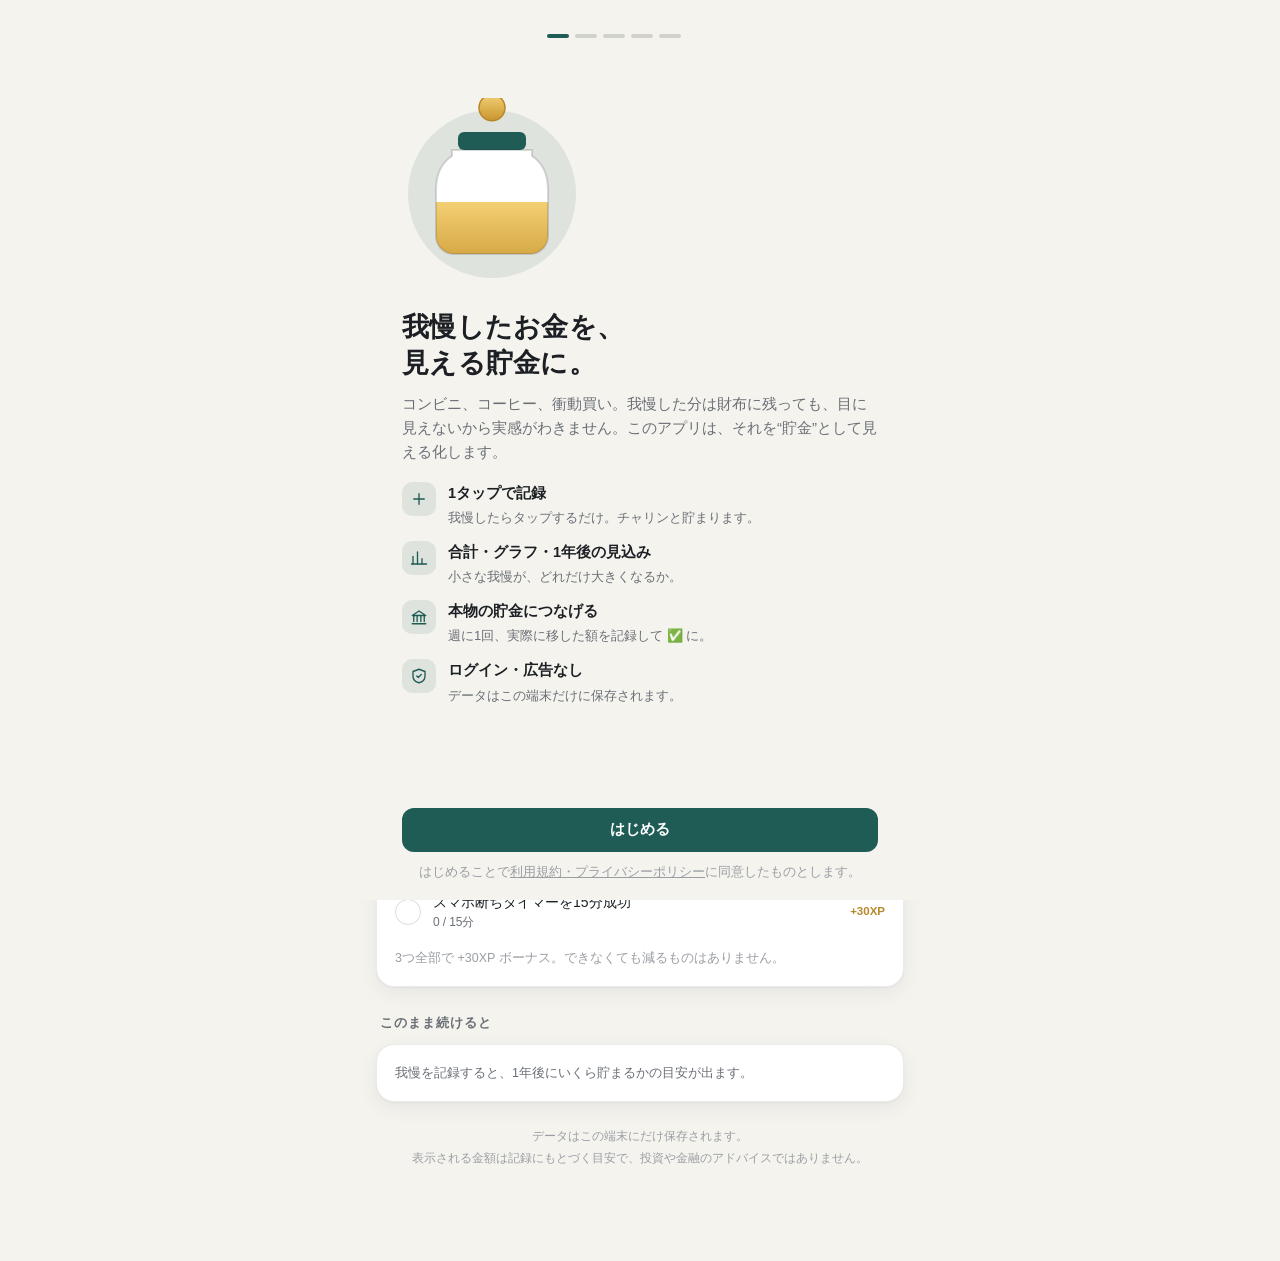
==== index.html @ cc181969 "我慢貯金 v1.0.0: 我慢した出費を見える貯金にするPWA" ====
<!DOCTYPE html>
<html lang="ja">
<head>
  <meta charset="UTF-8" />
  <meta name="viewport" content="width=device-width, initial-scale=1, viewport-fit=cover" />
  <meta name="theme-color" content="#F5F3EE" media="(prefers-color-scheme: light)" />
  <meta name="theme-color" content="#0E1113" media="(prefers-color-scheme: dark)" />
  <meta name="color-scheme" content="light dark" />
  <meta name="apple-mobile-web-app-capable" content="yes" />
  <meta name="mobile-web-app-capable" content="yes" />
  <meta name="apple-mobile-web-app-status-bar-style" content="default" />
  <meta name="apple-mobile-web-app-title" content="我慢貯金" />
  <meta name="description" content="コンビニ、コーヒー、衝動買い。我慢した小さな出費を「貯金」として見える化するアプリ。データはこの端末にだけ保存されます。" />
  <meta name="format-detection" content="telephone=no" />
  <link rel="manifest" href="./manifest.webmanifest" />
  <link rel="icon" type="image/png" sizes="32x32" href="./icons/favicon-32.png" />
  <link rel="apple-touch-icon" href="./icons/apple-touch-icon.png" />
  <title>我慢貯金</title>
  <link rel="stylesheet" href="./styles.css?v=1.0.0" />
</head>
<body>
  <div id="app" aria-live="off">
    <header class="topbar" id="topbar">
      <div class="brand">
        <img class="brand-icon" src="./icons/icon-192.png" width="30" height="30" alt="" />
        <span class="brand-name">我慢貯金</span>
      </div>
      <div class="top-pills">
        <button type="button" class="pill" id="pill-level" aria-label="レベル">Lv.<b id="lv-num">1</b></button>
        <button type="button" class="pill" id="pill-streak" aria-label="連続日数"><span class="pill-ico" aria-hidden="true"></span><b id="streak-num">0</b>日</button>
      </div>
    </header>
    <main id="main" tabindex="-1">
      <section class="view active" id="view-home" data-view="home" aria-label="ホーム"></section>
      <section class="view" id="view-stats" data-view="stats" aria-label="分析"></section>
      <section class="view" id="view-goals" data-view="goals" aria-label="目標"></section>
      <section class="view" id="view-growth" data-view="growth" aria-label="実績"></section>
      <section class="view" id="view-settings" data-view="settings" aria-label="設定"></section>
    </main>
    <nav class="tabbar" id="tabbar" aria-label="メインメニュー"></nav>
  </div>
  <div id="onboarding" class="onboarding" hidden></div>
  <div id="sheet-root"></div>
  <div id="toast-root" class="toast-root" role="status" aria-live="polite"></div>
  <div id="fx-root" aria-hidden="true"></div>
  <noscript><p style="padding:24px">このアプリを使うにはJavaScriptを有効にしてください。</p></noscript>
  <script src="./app.js?v=1.0.0" defer></script>
</body>
</html>
---- styles.css ----
/* 我慢貯金 — calm, adult design */
:root {
  --bg: #F5F3EE;
  --bg2: #EEEBE4;
  --surface: #FFFFFF;
  --surface2: #F9F8F5;
  --line: rgba(31, 35, 40, 0.09);
  --line2: rgba(31, 35, 40, 0.16);
  --text: #1C2024;
  --muted: #6A6F76;
  --faint: #9A9EA4;
  --accent: #1F5C55;
  --accent-ink: #FFFFFF;
  --accent-soft: rgba(31, 92, 85, 0.10);
  --gold: #B8892B;
  --gold-soft: rgba(184, 137, 43, 0.13);
  --good: #2E7D5B;
  --warn: #B4662B;
  --danger: #B3403A;
  --shadow: 0 1px 2px rgba(20, 24, 28, 0.04), 0 6px 20px rgba(20, 24, 28, 0.06);
  --shadow-lg: 0 18px 50px rgba(20, 24, 28, 0.18);
  --r: 18px;
  --r-sm: 12px;
  --tabh: 64px;
  --sat: env(safe-area-inset-top, 0px);
  --sab: env(safe-area-inset-bottom, 0px);
  --sal: env(safe-area-inset-left, 0px);
  --sar: env(safe-area-inset-right, 0px);
  --font: -apple-system, BlinkMacSystemFont, "Hiragino Sans", "Hiragino Kaku Gothic ProN", "Noto Sans JP", "Yu Gothic UI", "Meiryo", sans-serif;
  color-scheme: light;
}
html[data-theme="dark"] {
  --bg: #0E1113;
  --bg2: #14181B;
  --surface: #171B1F;
  --surface2: #1C2126;
  --line: rgba(236, 237, 238, 0.08);
  --line2: rgba(236, 237, 238, 0.16);
  --text: #ECEDEE;
  --muted: #A0A6AD;
  --faint: #6F767D;
  --accent: #74C3B3;
  --accent-ink: #0B1513;
  --accent-soft: rgba(116, 195, 179, 0.13);
  --gold: #E0B65A;
  --gold-soft: rgba(224, 182, 90, 0.14);
  --good: #6CCB9C;
  --warn: #E3A065;
  --danger: #EE7B73;
  --shadow: 0 1px 2px rgba(0, 0, 0, 0.3), 0 8px 24px rgba(0, 0, 0, 0.25);
  --shadow-lg: 0 18px 50px rgba(0, 0, 0, 0.5);
  color-scheme: dark;
}
html[data-accent="navy"] { --accent: #27406B; --accent-soft: rgba(39, 64, 107, 0.10); }
html[data-theme="dark"][data-accent="navy"] { --accent: #8FB0E8; --accent-soft: rgba(143, 176, 232, 0.14); }
html[data-accent="terracotta"] { --accent: #9C4A32; --accent-soft: rgba(156, 74, 50, 0.10); }
html[data-theme="dark"][data-accent="terracotta"] { --accent: #E59A7F; --accent-soft: rgba(229, 154, 127, 0.14); }

* { box-sizing: border-box; -webkit-tap-highlight-color: transparent; }
html, body { margin: 0; padding: 0; background: var(--bg); color: var(--text); }
body {
  font-family: var(--font);
  font-size: 15px;
  line-height: 1.6;
  -webkit-font-smoothing: antialiased;
  -webkit-text-size-adjust: 100%;
  text-size-adjust: 100%;
  min-height: 100vh;
  min-height: 100dvh;
  overscroll-behavior-y: none;
}
button, input, select, textarea { font: inherit; color: inherit; }
button { cursor: pointer; }
:focus-visible { outline: 2px solid var(--accent); outline-offset: 2px; border-radius: 8px; }
.num { font-variant-numeric: tabular-nums; font-feature-settings: "tnum" 1; letter-spacing: -0.01em; }
.sr-only { position: absolute; width: 1px; height: 1px; overflow: hidden; clip: rect(0 0 0 0); white-space: nowrap; }
svg.i { width: 22px; height: 22px; flex: none; stroke: currentColor; fill: none; stroke-width: 1.8; stroke-linecap: round; stroke-linejoin: round; }
svg.i.sm { width: 18px; height: 18px; }
svg.i.xs { width: 15px; height: 15px; }

/* Top bar */
.topbar {
  position: sticky; top: 0; z-index: 20;
  display: flex; align-items: center; justify-content: space-between;
  padding: calc(var(--sat) + 10px) calc(var(--sar) + 18px) 10px calc(var(--sal) + 18px);
  background: color-mix(in srgb, var(--bg) 86%, transparent);
  -webkit-backdrop-filter: saturate(160%) blur(16px);
  backdrop-filter: saturate(160%) blur(16px);
  border-bottom: 1px solid transparent;
  transition: border-color .2s;
}
.topbar.scrolled { border-bottom-color: var(--line); }
.brand { display: flex; align-items: center; gap: 10px; }
.brand-icon { border-radius: 8px; box-shadow: 0 1px 3px rgba(0,0,0,.12); }
.brand-name { font-weight: 700; font-size: 17px; letter-spacing: 0.04em; }
.top-pills { display: flex; gap: 8px; }
.pill {
  display: inline-flex; align-items: center; gap: 5px;
  height: 32px; padding: 0 12px; border-radius: 999px;
  border: 1px solid var(--line); background: var(--surface);
  font-size: 13px; color: var(--muted); box-shadow: var(--shadow);
}
.pill b { color: var(--text); font-weight: 700; font-variant-numeric: tabular-nums; }
.pill-ico { width: 14px; height: 14px; display: inline-block; background: var(--gold); -webkit-mask: url("data:image/svg+xml,%3Csvg xmlns='http://www.w3.org/2000/svg' viewBox='0 0 24 24'%3E%3Cpath d='M12 2c1 4 6 6 6 12a6 6 0 0 1-12 0c0-3 2-5 3-6 0 2 1 3 2 3 0-4-1-6 1-9z'/%3E%3C/svg%3E") center/contain no-repeat; mask: url("data:image/svg+xml,%3Csvg xmlns='http://www.w3.org/2000/svg' viewBox='0 0 24 24'%3E%3Cpath d='M12 2c1 4 6 6 6 12a6 6 0 0 1-12 0c0-3 2-5 3-6 0 2 1 3 2 3 0-4-1-6 1-9z'/%3E%3C/svg%3E") center/contain no-repeat; }

/* Main */
main { outline: none; padding: 6px calc(var(--sar) + 16px) calc(var(--tabh) + var(--sab) + 28px) calc(var(--sal) + 16px); max-width: 560px; margin: 0 auto; }
.view { display: none; animation: fade .25s ease; }
.view.active { display: block; }
@keyframes fade { from { opacity: 0; transform: translateY(4px); } to { opacity: 1; transform: none; } }

.h-title { font-size: 22px; font-weight: 700; margin: 10px 2px 14px; letter-spacing: 0.02em; }
.sec-title { display: flex; align-items: baseline; justify-content: space-between; font-size: 13px; font-weight: 700; color: var(--muted); letter-spacing: 0.08em; margin: 26px 4px 10px; }
.sec-title .link { font-weight: 600; letter-spacing: 0; }
.card { background: var(--surface); border: 1px solid var(--line); border-radius: var(--r); box-shadow: var(--shadow); padding: 18px; }
.card + .card { margin-top: 12px; }
.muted { color: var(--muted); }
.faint { color: var(--faint); }
.small { font-size: 12.5px; }
.link { background: none; border: 0; padding: 0; color: var(--accent); font-weight: 600; font-size: 13px; }
.row { display: flex; align-items: center; gap: 10px; }
.between { display: flex; align-items: center; justify-content: space-between; gap: 10px; }
.grow { flex: 1; min-width: 0; }

/* Hero */
.hero { position: relative; overflow: hidden; padding: 20px 20px 18px; }
.hero::before { content: ""; position: absolute; inset: auto -40px -60px auto; width: 200px; height: 200px; border-radius: 50%; background: radial-gradient(closest-side, var(--gold-soft), transparent); pointer-events: none; }
.hero-label { font-size: 12.5px; color: var(--muted); letter-spacing: 0.06em; display: flex; align-items: center; gap: 6px; }
.hero-amount { font-size: 44px; font-weight: 700; line-height: 1.12; margin: 4px 0 2px; letter-spacing: -0.02em; }
.hero-amount .yen { font-size: 26px; font-weight: 600; margin-right: 2px; color: var(--muted); }
.hero-sub { font-size: 13px; color: var(--muted); }
.hero-sub b { color: var(--text); font-weight: 600; }
.hero-top { display: flex; align-items: flex-start; justify-content: space-between; gap: 12px; }
.jar { width: 74px; height: 86px; flex: none; margin-top: 2px; }
.jar.bump { animation: bump .5s cubic-bezier(.3,1.6,.5,1); }
@keyframes bump { 0% { transform: scale(1); } 35% { transform: scale(1.09) rotate(-3deg); } 70% { transform: scale(.98) rotate(1deg); } 100% { transform: none; } }
.kpis { display: grid; grid-template-columns: repeat(3, 1fr); gap: 8px; margin-top: 14px; }
.kpi { background: var(--surface2); border: 1px solid var(--line); border-radius: var(--r-sm); padding: 9px 10px; }
.kpi-l { font-size: 11px; color: var(--muted); letter-spacing: 0.04em; }
.kpi-v { font-size: 16px; font-weight: 700; }
.verify-line { display: flex; align-items: center; gap: 8px; margin-top: 12px; font-size: 12.5px; color: var(--muted); }
.vbar { flex: 1; height: 6px; border-radius: 6px; background: var(--bg2); overflow: hidden; }
.vbar > i { display: block; height: 100%; background: var(--good); border-radius: 6px; transition: width .6s ease; }
.time-line { margin-top: 8px; font-size: 12.5px; color: var(--muted); display: flex; gap: 6px; align-items: center; }

/* Banners */
.banner { display: flex; gap: 12px; align-items: flex-start; padding: 14px 16px; border-radius: var(--r); background: var(--accent-soft); border: 1px solid color-mix(in srgb, var(--accent) 22%, transparent); margin-top: 12px; }
.banner .b-ico { width: 34px; height: 34px; border-radius: 10px; background: var(--surface); display: grid; place-items: center; color: var(--accent); flex: none; }
.banner p { margin: 0; font-size: 13.5px; }
.banner .b-actions { display: flex; gap: 8px; margin-top: 10px; flex-wrap: wrap; }
.banner.gold { background: var(--gold-soft); border-color: color-mix(in srgb, var(--gold) 28%, transparent); }
.banner.gold .b-ico { color: var(--gold); }

/* Buttons */
.btn { white-space: nowrap; flex: none; display: inline-flex; align-items: center; justify-content: center; gap: 7px; min-height: 44px; padding: 0 18px; border-radius: 12px; border: 1px solid var(--line2); background: var(--surface); font-weight: 600; font-size: 14.5px; transition: transform .12s, background .2s, opacity .2s; }
.btn:active { transform: scale(.97); }
.btn.primary { background: var(--accent); color: var(--accent-ink); border-color: transparent; }
.btn.gold { background: var(--gold); color: #1A1406; border-color: transparent; }
.btn.ghost { background: transparent; }
.btn.danger { color: var(--danger); border-color: color-mix(in srgb, var(--danger) 35%, transparent); }
.btn.danger.solid { background: var(--danger); color: #fff; border-color: transparent; }
.btn.sm { min-height: 36px; padding: 0 13px; font-size: 13px; border-radius: 10px; }
.btn.block { display: flex; width: 100%; }
.btn[disabled] { opacity: .45; cursor: not-allowed; transform: none; }

/* Item grid */
.items { display: grid; grid-template-columns: repeat(2, 1fr); gap: 10px; }
.item {
  position: relative; text-align: left; border: 1px solid var(--line); background: var(--surface);
  border-radius: var(--r); padding: 14px 14px 12px; box-shadow: var(--shadow); min-height: 112px;
  display: flex; flex-direction: column; justify-content: space-between; transition: transform .12s, border-color .2s;
  user-select: none; -webkit-user-select: none; overflow: hidden;
}
.item:active { transform: scale(.97); }
.item.limited { opacity: .62; }
.item-emoji { font-size: 28px; line-height: 1; }
.item-name { font-size: 13.5px; font-weight: 600; margin-top: 8px; line-height: 1.35; display: -webkit-box; -webkit-line-clamp: 2; -webkit-box-orient: vertical; overflow: hidden; }
.item-price { font-size: 12.5px; color: var(--muted); margin-top: 2px; }
.item-count { position: absolute; top: 10px; right: 44px; font-size: 11px; font-weight: 700; color: var(--good); background: color-mix(in srgb, var(--good) 13%, transparent); border-radius: 999px; padding: 1px 8px; }
.item-more { position: absolute; top: 6px; right: 6px; width: 34px; height: 34px; display: grid; place-items: center; border: 0; background: transparent; color: var(--faint); border-radius: 10px; }
.item-tag { font-size: 10px; font-weight: 700; letter-spacing: .04em; color: var(--warn); border: 1px solid color-mix(in srgb, var(--warn) 40%, transparent); padding: 0 5px; border-radius: 5px; margin-left: 6px; vertical-align: 1px; }
.item .ripple { position: absolute; border-radius: 50%; background: var(--gold-soft); transform: scale(0); animation: ripple .6s ease-out forwards; pointer-events: none; }
@keyframes ripple { to { transform: scale(4); opacity: 0; } }
.item.add { align-items: center; justify-content: center; color: var(--muted); border-style: dashed; box-shadow: none; background: transparent; text-align: center; gap: 4px; font-size: 13px; }
.slip-row { display: flex; justify-content: center; margin-top: 12px; }

/* Plans, missions */
.plan { display: flex; gap: 12px; align-items: flex-start; }
.plan + .plan { margin-top: 12px; padding-top: 12px; border-top: 1px solid var(--line); }
.plan-if { font-size: 12px; color: var(--muted); }
.plan-then { font-weight: 600; font-size: 14px; }
.mission { display: flex; align-items: center; gap: 12px; padding: 10px 0; }
.mission + .mission { border-top: 1px solid var(--line); }
.check { width: 26px; height: 26px; border-radius: 50%; border: 1.6px solid var(--line2); display: grid; place-items: center; flex: none; color: transparent; }
.check.on { background: var(--good); border-color: var(--good); color: #fff; }
.mission-t { font-size: 14px; }
.mission.done .mission-t { color: var(--muted); }
.mission-p { font-size: 12px; color: var(--muted); }
.xp-tag { font-size: 11.5px; font-weight: 700; color: var(--gold); }
.projection { display: flex; gap: 14px; align-items: center; }
.projection .big { font-size: 22px; font-weight: 700; }
.equivs { display: flex; flex-wrap: wrap; gap: 8px; margin-top: 12px; }
.equiv { display: inline-flex; align-items: center; gap: 6px; padding: 6px 11px; border-radius: 999px; background: var(--surface2); border: 1px solid var(--line); font-size: 12.5px; }
.equiv b { font-variant-numeric: tabular-nums; }

/* Segmented */
.seg { display: inline-flex; background: var(--bg2); border-radius: 11px; padding: 3px; gap: 2px; }
.seg button { border: 0; background: transparent; padding: 6px 12px; border-radius: 8px; font-size: 12.5px; font-weight: 600; color: var(--muted); min-height: 32px; }
.seg button[aria-pressed="true"] { background: var(--surface); color: var(--text); box-shadow: 0 1px 3px rgba(0,0,0,.1); }

/* Charts */
.chart-wrap { position: relative; width: 100%; }
canvas.chart { width: 100%; display: block; }
.legend { display: grid; grid-template-columns: 1fr; gap: 8px; margin-top: 12px; }
.legend-row { display: flex; align-items: center; gap: 10px; font-size: 13.5px; }
.legend-dot { width: 10px; height: 10px; border-radius: 3px; flex: none; }
.legend-bar { height: 4px; border-radius: 4px; background: var(--bg2); margin-top: 4px; overflow: hidden; }
.legend-bar i { display: block; height: 100%; border-radius: 4px; }
.donut-row { display: flex; gap: 16px; align-items: center; }
.donut-row canvas { width: 132px; height: 132px; flex: none; }
.stat-grid { display: grid; grid-template-columns: 1fr 1fr; gap: 10px; }
.stat-grid .kpi-v { font-size: 19px; }
.compare { display: grid; grid-template-columns: 1fr 1fr; gap: 10px; margin-top: 10px; }
.compare .box { border-radius: var(--r-sm); padding: 12px; background: var(--surface2); border: 1px solid var(--line); }
.compare .box.ok { border-color: color-mix(in srgb, var(--good) 35%, transparent); }

/* History */
.hist { list-style: none; margin: 0; padding: 0; }
.hist li { display: flex; align-items: center; gap: 12px; padding: 11px 0; }
.hist li + li { border-top: 1px solid var(--line); }
.hist .h-emoji { width: 38px; height: 38px; border-radius: 11px; background: var(--surface2); display: grid; place-items: center; font-size: 19px; flex: none; }
.hist .h-main { flex: 1; min-width: 0; }
.hist .h-name { font-size: 14px; font-weight: 600; white-space: nowrap; overflow: hidden; text-overflow: ellipsis; }
.hist .h-time { font-size: 12px; color: var(--muted); }
.hist .h-amt { text-align: right; font-weight: 700; font-size: 14px; }
.mark { display: inline-block; font-size: 11px; font-weight: 700; padding: 0 6px; border-radius: 6px; margin-left: 4px; }
.mark.ok { color: var(--good); background: color-mix(in srgb, var(--good) 14%, transparent); }
.mark.tri { color: var(--faint); background: var(--bg2); }
.h-day { font-size: 12px; font-weight: 700; color: var(--muted); margin: 14px 0 0; letter-spacing: .04em; }

/* Goals */
.goal { display: flex; gap: 16px; align-items: center; }
.ring { width: 84px; height: 84px; flex: none; position: relative; }
.ring svg { width: 100%; height: 100%; transform: rotate(-90deg); }
.ring .r-bg { stroke: var(--bg2); }
.ring .r-fg { stroke: var(--accent); transition: stroke-dashoffset .8s cubic-bezier(.2,.8,.2,1); }
.ring.done .r-fg { stroke: var(--gold); }
.ring-c { position: absolute; inset: 0; display: grid; place-items: center; text-align: center; font-size: 26px; }
.ring-pct { position: absolute; bottom: -4px; left: 50%; transform: translateX(-50%); font-size: 11px; font-weight: 700; background: var(--surface); padding: 0 6px; border-radius: 6px; border: 1px solid var(--line); white-space: nowrap; }
.goal-name { font-weight: 700; font-size: 15.5px; }
.goal-amt { font-size: 13px; color: var(--muted); }
.goal-eta { font-size: 12.5px; margin-top: 4px; color: var(--accent); font-weight: 600; }
.goal-actions { display: flex; gap: 8px; margin-top: 10px; flex-wrap: wrap; }
.alloc-row { display: grid; grid-template-columns: 1fr 120px; gap: 10px; align-items: center; padding: 8px 0; }
.alloc-row + .alloc-row { border-top: 1px solid var(--line); }
.alloc-row input[type=range] { width: 100%; accent-color: var(--accent); }

/* Growth */
.level-card { display: flex; gap: 16px; align-items: center; }
.level-badge { width: 70px; height: 70px; border-radius: 22px; background: linear-gradient(145deg, var(--accent), color-mix(in srgb, var(--accent) 60%, #000)); color: var(--accent-ink); display: grid; place-items: center; flex: none; box-shadow: var(--shadow); }
.level-badge span { font-size: 11px; display: block; text-align: center; opacity: .85; line-height: 1; }
.level-badge b { font-size: 26px; display: block; text-align: center; line-height: 1.1; }
.xpbar { height: 8px; border-radius: 8px; background: var(--bg2); overflow: hidden; margin-top: 8px; }
.xpbar i { display: block; height: 100%; background: linear-gradient(90deg, var(--accent), var(--gold)); border-radius: 8px; transition: width .6s ease; }
.streak-week { display: grid; grid-template-columns: repeat(7, 1fr); gap: 6px; margin-top: 12px; }
.sday { text-align: center; font-size: 11px; color: var(--muted); }
.sday i { display: grid; place-items: center; width: 32px; height: 32px; margin: 4px auto 0; border-radius: 10px; background: var(--bg2); font-style: normal; font-size: 13px; color: var(--faint); }
.sday i.on { background: var(--accent); color: var(--accent-ink); }
.sday i.rest { background: var(--gold-soft); color: var(--gold); }
.sday i.today { outline: 1.5px solid var(--accent); outline-offset: 1px; }
.badges { display: grid; grid-template-columns: repeat(3, 1fr); gap: 10px; }
.badge { text-align: center; padding: 14px 6px 12px; border-radius: var(--r-sm); background: var(--surface2); border: 1px solid var(--line); }
.badge .b-em { width: 46px; height: 46px; border-radius: 50%; margin: 0 auto 6px; display: grid; place-items: center; font-size: 22px; background: var(--gold-soft); }
.badge.locked .b-em { background: var(--bg2); filter: grayscale(1); opacity: .45; }
.badge .b-n { font-size: 11.5px; font-weight: 600; line-height: 1.35; }
.badge.locked .b-n { color: var(--faint); }

/* Settings */
.list { background: var(--surface); border: 1px solid var(--line); border-radius: var(--r); box-shadow: var(--shadow); overflow: hidden; }
.li { display: flex; align-items: center; gap: 12px; padding: 13px 16px; min-height: 52px; width: 100%; text-align: left; background: transparent; border: 0; }
.li + .li { border-top: 1px solid var(--line); }
.li .li-ico { width: 32px; height: 32px; border-radius: 9px; background: var(--accent-soft); color: var(--accent); display: grid; place-items: center; flex: none; font-size: 17px; }
.li .li-t { flex: 1; font-size: 14.5px; }
.li .li-s { font-size: 12px; color: var(--muted); display: block; }
.li .li-v { color: var(--muted); font-size: 13px; }
.li .chev { color: var(--faint); }
.switch { position: relative; width: 50px; height: 30px; flex: none; }
.switch input { opacity: 0; width: 100%; height: 100%; margin: 0; position: absolute; cursor: pointer; z-index: 1; }
.switch span { position: absolute; inset: 0; border-radius: 30px; background: var(--line2); transition: background .2s; }
.switch span::after { content: ""; position: absolute; top: 3px; left: 3px; width: 24px; height: 24px; border-radius: 50%; background: #fff; box-shadow: 0 1px 3px rgba(0,0,0,.25); transition: transform .2s; }
.switch input:checked + span { background: var(--accent); }
.switch input:checked + span::after { transform: translateX(20px); }
.switch input:focus-visible + span { outline: 2px solid var(--accent); outline-offset: 2px; }
.swatches { display: flex; gap: 10px; flex-wrap: wrap; }
.swatch { width: 40px; height: 40px; border-radius: 12px; border: 2px solid transparent; position: relative; }
.swatch[aria-pressed="true"] { border-color: var(--text); }
.swatch.locked::after { content: "🔒"; position: absolute; right: -6px; bottom: -6px; font-size: 13px; }
.foot { text-align: center; font-size: 12px; color: var(--faint); margin: 24px 0 0; line-height: 1.8; }
.foot a { color: var(--muted); }

/* Premium */
.premium-hero { text-align: center; padding: 26px 18px; background: linear-gradient(160deg, color-mix(in srgb, var(--gold) 18%, var(--surface)), var(--surface)); }
.premium-hero h2 { margin: 8px 0 4px; font-size: 22px; }
.p-feat { display: flex; gap: 12px; align-items: flex-start; padding: 12px 0; }
.p-feat + .p-feat { border-top: 1px solid var(--line); }
.p-feat .li-ico { width: 34px; height: 34px; border-radius: 10px; background: var(--gold-soft); color: var(--gold); display: grid; place-items: center; flex: none; }
.price-grid { display: grid; grid-template-columns: 1fr 1fr; gap: 10px; margin: 14px 0; }
.price { border: 1px solid var(--line2); border-radius: var(--r-sm); padding: 12px; text-align: center; background: var(--surface); }
.price b { font-size: 20px; display: block; }
.soon { display: inline-block; font-size: 11px; font-weight: 700; color: var(--gold); background: var(--gold-soft); padding: 1px 8px; border-radius: 999px; letter-spacing: .05em; }

/* Tab bar */
.tabbar {
  position: fixed; left: 0; right: 0; bottom: 0; z-index: 30;
  display: grid; grid-template-columns: repeat(5, 1fr);
  padding: 6px calc(var(--sar) + 6px) calc(var(--sab) + 6px) calc(var(--sal) + 6px);
  background: color-mix(in srgb, var(--surface) 88%, transparent);
  -webkit-backdrop-filter: saturate(160%) blur(18px); backdrop-filter: saturate(160%) blur(18px);
  border-top: 1px solid var(--line);
}
.tab { border: 0; background: transparent; display: flex; flex-direction: column; align-items: center; gap: 2px; padding: 6px 0 4px; color: var(--faint); font-size: 10.5px; font-weight: 600; min-height: 50px; }
.tab[aria-current="page"] { color: var(--accent); }

/* Sheets */
.scrim { position: fixed; inset: 0; z-index: 50; background: rgba(8, 10, 12, 0.42); opacity: 0; transition: opacity .25s; }
.scrim.show { opacity: 1; }
.sheet {
  position: fixed; left: 0; right: 0; bottom: 0; z-index: 51; max-height: 92vh; max-height: 92dvh; overflow-y: auto; -webkit-overflow-scrolling: touch;
  background: var(--surface); border-radius: 22px 22px 0 0; box-shadow: var(--shadow-lg);
  padding: 10px calc(var(--sar) + 20px) calc(var(--sab) + 22px) calc(var(--sal) + 20px);
  transform: translateY(100%); transition: transform .32s cubic-bezier(.2,.9,.25,1);
  max-width: 600px; margin: 0 auto; overscroll-behavior: contain;
}
.sheet.show { transform: none; }
.sheet .grabber { width: 38px; height: 5px; border-radius: 5px; background: var(--line2); margin: 0 auto 12px; }
.sheet h2 { font-size: 19px; margin: 4px 0 6px; }
.sheet .sheet-close { position: absolute; top: 12px; right: calc(var(--sar) + 14px); width: 34px; height: 34px; border-radius: 50%; border: 0; background: var(--bg2); color: var(--muted); display: grid; place-items: center; }
.sheet .actions { display: grid; gap: 10px; margin-top: 18px; }
.sheet .actions.two { grid-template-columns: 1fr 1fr; }
.field { display: block; margin-top: 14px; }
.field > span { display: block; font-size: 12.5px; font-weight: 600; color: var(--muted); margin-bottom: 6px; }
.input { width: 100%; min-height: 46px; border-radius: 12px; border: 1px solid var(--line2); background: var(--surface2); padding: 10px 13px; font-size: 16px; }
.input:focus { outline: none; border-color: var(--accent); box-shadow: 0 0 0 3px var(--accent-soft); }
.input-yen { position: relative; }
.input-yen .input { padding-right: 36px; text-align: right; font-variant-numeric: tabular-nums; }
.input-yen::after { content: "円"; position: absolute; right: 13px; top: 50%; transform: translateY(-50%); color: var(--muted); font-size: 14px; }
.input-min::after { content: "分"; }
.chips { display: flex; flex-wrap: wrap; gap: 8px; }
.chip { border: 1px solid var(--line2); background: var(--surface); border-radius: 999px; padding: 7px 13px; font-size: 13.5px; min-height: 38px; }
.chip[aria-pressed="true"] { background: var(--accent); color: var(--accent-ink); border-color: transparent; }
.emoji-pick { display: grid; grid-template-columns: repeat(8, 1fr); gap: 6px; }
.emoji-pick button { aspect-ratio: 1; border-radius: 10px; border: 1px solid var(--line); background: var(--surface2); font-size: 20px; padding: 0; }
.emoji-pick button[aria-pressed="true"] { border-color: var(--accent); background: var(--accent-soft); }
.note { font-size: 12.5px; color: var(--muted); background: var(--surface2); border: 1px solid var(--line); border-radius: 12px; padding: 10px 12px; margin-top: 12px; }
.err { color: var(--danger); font-size: 12.5px; margin-top: 6px; min-height: 1em; }
.week-row { padding: 14px 0; }
.week-row + .week-row { border-top: 1px solid var(--line); }
.report-img { width: 100%; border-radius: 14px; border: 1px solid var(--line); display: block; margin-top: 10px; }

/* Onboarding */
.onboarding { position: fixed; inset: 0; z-index: 60; background: var(--bg); overflow-y: auto; -webkit-overflow-scrolling: touch; }
.ob { max-width: 520px; margin: 0 auto; min-height: 100%; display: flex; flex-direction: column; padding: calc(var(--sat) + 18px) calc(var(--sar) + 22px) calc(var(--sab) + 18px) calc(var(--sal) + 22px); }
.ob-top { display: flex; align-items: center; justify-content: space-between; min-height: 36px; }
.ob-dots { display: flex; gap: 6px; }
.ob-dots i { width: 22px; height: 4px; border-radius: 4px; background: var(--line2); }
.ob-dots i.on { background: var(--accent); }
.ob-body { flex: 1; padding: 18px 0; }
.ob h1 { font-size: 27px; line-height: 1.35; margin: 18px 0 10px; letter-spacing: .01em; }
.ob h2 { font-size: 22px; margin: 14px 0 6px; line-height: 1.4; }
.ob p.lead { color: var(--muted); margin: 0 0 16px; }
.ob-foot { display: grid; gap: 10px; padding-top: 8px; }
.ob-hero { margin: 26px auto 6px; width: 180px; height: 180px; }
.ob-points { display: grid; gap: 12px; margin-top: 18px; }
.ob-point { display: flex; gap: 12px; align-items: flex-start; }
.ob-point .li-ico { width: 34px; height: 34px; border-radius: 10px; background: var(--accent-soft); color: var(--accent); display: grid; place-items: center; flex: none; }
.ob-point b { display: block; font-size: 14.5px; }
.ob-point span { font-size: 13px; color: var(--muted); }
.pick-grid { display: grid; grid-template-columns: repeat(2, 1fr); gap: 10px; }
.pick { display: flex; align-items: center; gap: 10px; text-align: left; border: 1.5px solid var(--line); background: var(--surface); border-radius: 14px; padding: 12px; min-height: 58px; }
.pick[aria-pressed="true"] { border-color: var(--accent); background: var(--accent-soft); }
.pick .p-em { font-size: 22px; }
.pick .p-n { font-size: 13px; font-weight: 600; line-height: 1.35; }
.pick .p-p { font-size: 11.5px; color: var(--muted); }
.price-row { display: grid; grid-template-columns: 34px 1fr 108px; gap: 10px; align-items: center; padding: 10px 0; }
.price-row + .price-row { border-top: 1px solid var(--line); }
.price-row .pr-em { font-size: 22px; text-align: center; }
.price-row .pr-n { font-size: 14px; font-weight: 600; line-height: 1.3; }
.price-row .input { min-height: 42px; }
.age-opts { display: grid; gap: 10px; margin-top: 16px; }

/* Timer */
.timer-ov { position: fixed; inset: 0; z-index: 70; background: var(--bg); display: flex; flex-direction: column; align-items: center; justify-content: center; padding: calc(var(--sat) + 24px) 24px calc(var(--sab) + 24px); text-align: center; }
.timer-ring { width: 250px; height: 250px; position: relative; margin: 20px 0; }
.timer-ring svg { width: 100%; height: 100%; transform: rotate(-90deg); }
.timer-ring .t-bg { stroke: var(--bg2); }
.timer-ring .t-fg { stroke: var(--accent); transition: stroke-dashoffset 1s linear; }
.timer-time { position: absolute; inset: 0; display: grid; place-items: center; font-size: 46px; font-weight: 700; font-variant-numeric: tabular-nums; }
.timer-ov p { max-width: 320px; color: var(--muted); font-size: 13.5px; }

/* Toast */
.toast-root { position: fixed; left: 0; right: 0; bottom: calc(var(--tabh) + var(--sab) + 14px); z-index: 80; display: flex; flex-direction: column; align-items: center; gap: 8px; pointer-events: none; padding: 0 14px; }
.toast { pointer-events: auto; display: flex; align-items: center; gap: 12px; max-width: 520px; width: 100%; background: #1E2327; color: #F2F3F4; border-radius: 14px; padding: 12px 12px 12px 16px; box-shadow: var(--shadow-lg); font-size: 13.5px; animation: toastIn .3s cubic-bezier(.2,.9,.3,1.2); }
html[data-theme="dark"] .toast { background: #2A3036; }
.toast .t-msg { flex: 1; }
.toast button { border: 0; background: rgba(255,255,255,.12); color: #fff; font-weight: 700; border-radius: 10px; padding: 7px 12px; font-size: 13px; min-height: 36px; }
.toast.out { animation: toastOut .25s ease forwards; }
@keyframes toastIn { from { opacity: 0; transform: translateY(14px) scale(.98); } to { opacity: 1; transform: none; } }
@keyframes toastOut { to { opacity: 0; transform: translateY(10px); } }

/* FX */
.coin { position: fixed; z-index: 90; width: 30px; height: 30px; margin: -15px 0 0 -15px; border-radius: 50%; pointer-events: none;
  background: radial-gradient(circle at 35% 30%, #FFF1C2 0 18%, #E8B94A 40%, #B8862A 100%); box-shadow: inset 0 -2px 0 rgba(0,0,0,.18), 0 3px 8px rgba(0,0,0,.2);
  display: grid; place-items: center; color: #7A5410; font-weight: 800; font-size: 14px; }
.float-amt { position: fixed; z-index: 91; pointer-events: none; font-weight: 800; color: var(--gold); font-size: 18px; animation: floatUp 1s ease-out forwards; text-shadow: 0 1px 0 var(--surface); }
@keyframes floatUp { from { opacity: 1; transform: translate(-50%, 0); } to { opacity: 0; transform: translate(-50%, -46px); } }
.confetti { position: fixed; inset: 0; z-index: 95; pointer-events: none; width: 100%; height: 100%; }
.celebrate { text-align: center; padding-top: 8px; }
.celebrate .c-em { font-size: 56px; margin: 6px 0; }

.a2hs { display: flex; gap: 12px; align-items: flex-start; }
.a2hs .share-glyph svg { width: 15px; height: 15px; vertical-align: -2px; }

@media (min-width: 420px) { .items { grid-template-columns: repeat(3, 1fr); } }
@media (prefers-reduced-motion: reduce) {
  *, *::before, *::after { animation-duration: .01ms !important; transition-duration: .01ms !important; }
}
.item-hit { position: absolute; inset: 0; z-index: 1; border: 0; background: transparent; border-radius: inherit; padding: 0; }
.item > *:not(.item-hit):not(.item-more):not(.ripple):not(.item-count) { pointer-events: none; position: relative; }
.item-count { pointer-events: none; }
.item-more { z-index: 2; }
.banner .btn.ghost { border-color: transparent; padding: 0 10px; color: var(--muted); }
.btn.block { flex: 1 1 auto; }
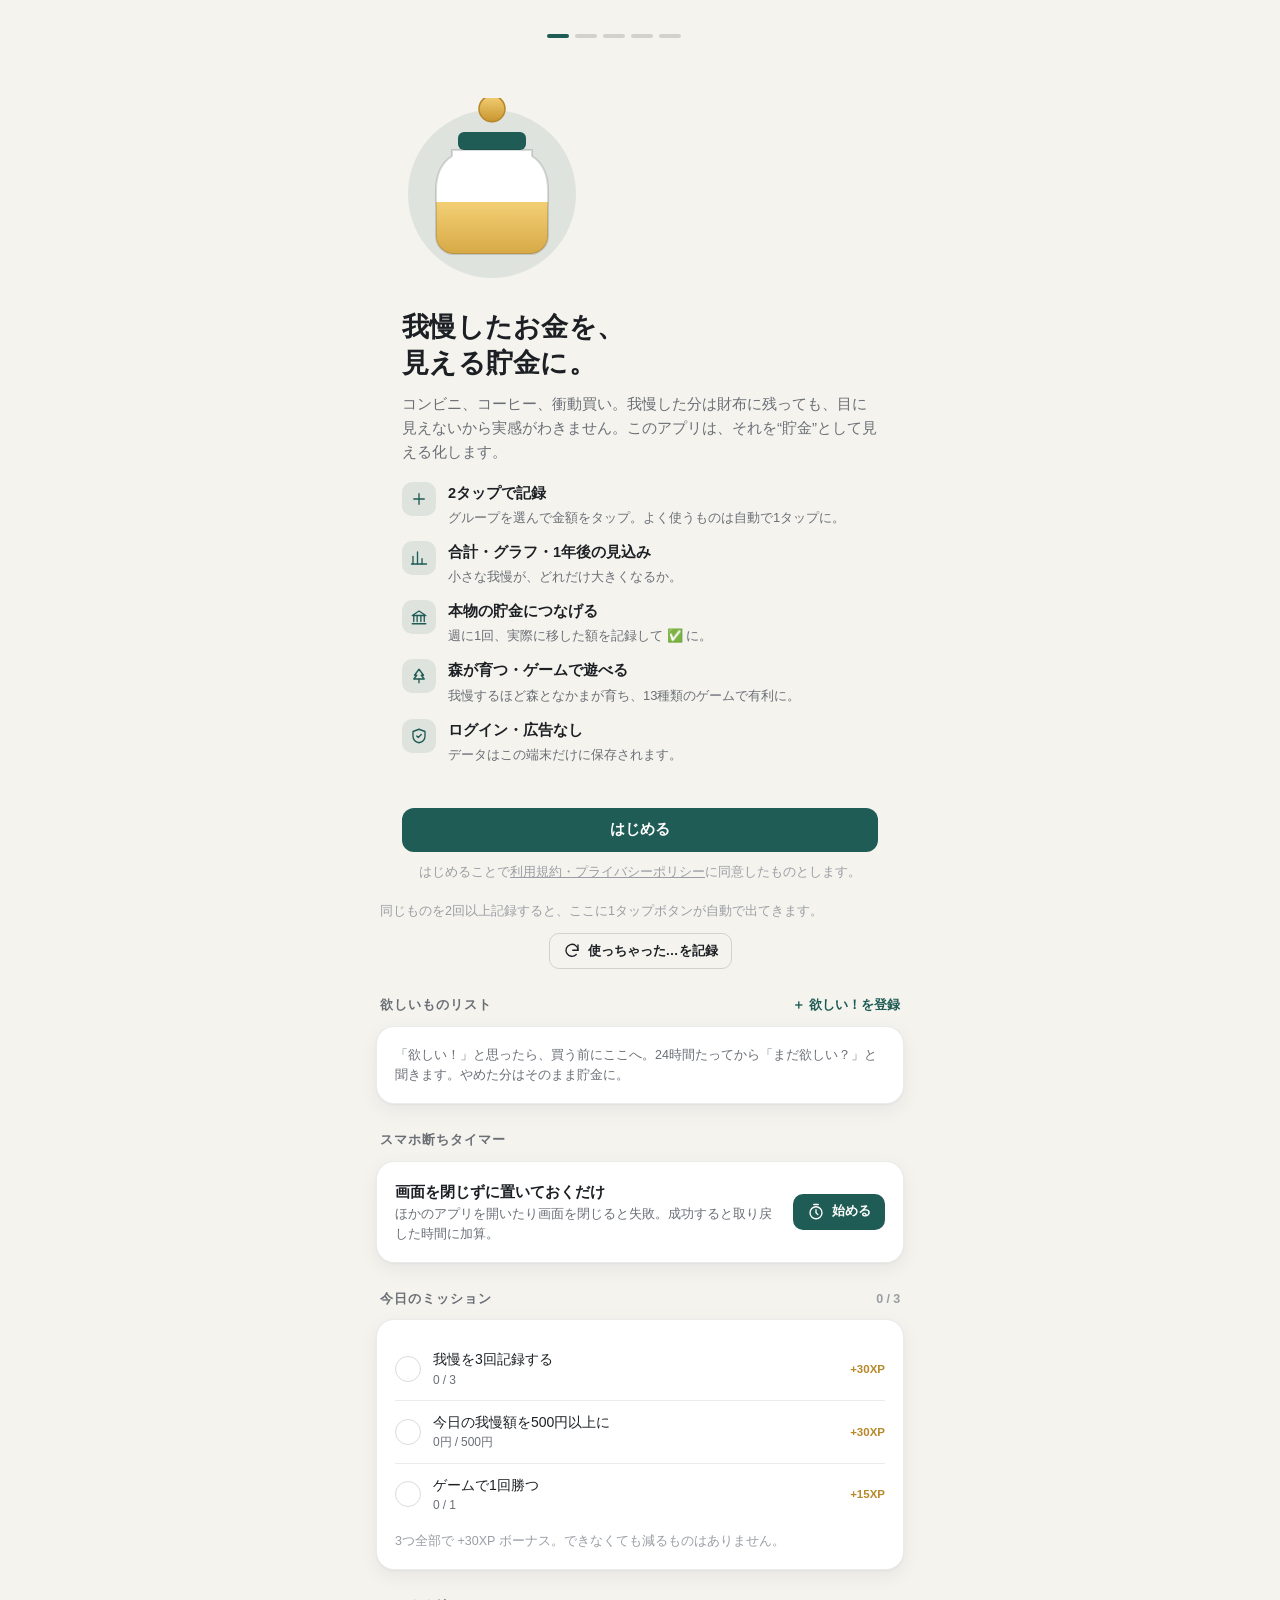
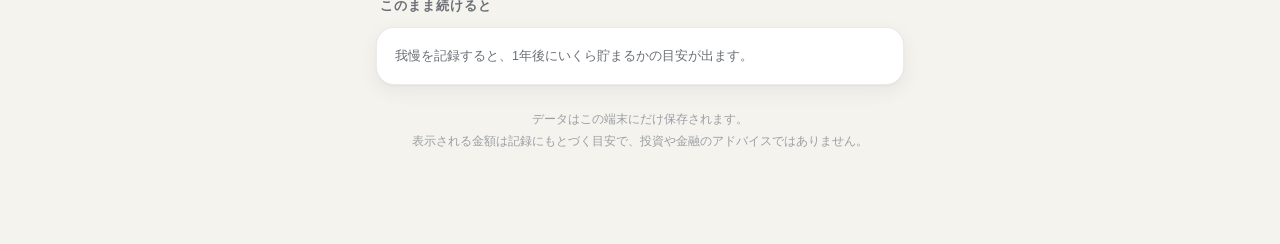
==== commit 4c107c77: "我慢貯金 v3.0.0: 2タップ記録・欲しいものリスト・森となかま・ゲーム13種（CPU対戦4段階）・v1データ移行" ====
--- a/index.html
+++ b/index.html
@@ -10,13 +10,13 @@
   <meta name="mobile-web-app-capable" content="yes" />
   <meta name="apple-mobile-web-app-status-bar-style" content="default" />
   <meta name="apple-mobile-web-app-title" content="我慢貯金" />
-  <meta name="description" content="コンビニ、コーヒー、衝動買い。我慢した小さな出費を「貯金」として見える化するアプリ。データはこの端末にだけ保存されます。" />
+  <meta name="description" content="コンビニ、コーヒー、タバコ、衝動買い。我慢した出費を2タップで「貯金」として見える化。森が育ち、13種類のゲームで遊べます。データはこの端末にだけ保存されます。" />
   <meta name="format-detection" content="telephone=no" />
   <link rel="manifest" href="./manifest.webmanifest" />
   <link rel="icon" type="image/png" sizes="32x32" href="./icons/favicon-32.png" />
   <link rel="apple-touch-icon" href="./icons/apple-touch-icon.png" />
   <title>我慢貯金</title>
-  <link rel="stylesheet" href="./styles.css?v=1.0.0" />
+  <link rel="stylesheet" href="./styles.css?v=3.0.0" />
 </head>
 <body>
   <div id="app" aria-live="off">
@@ -34,16 +34,30 @@
       <section class="view active" id="view-home" data-view="home" aria-label="ホーム"></section>
       <section class="view" id="view-stats" data-view="stats" aria-label="分析"></section>
       <section class="view" id="view-goals" data-view="goals" aria-label="目標"></section>
-      <section class="view" id="view-growth" data-view="growth" aria-label="実績"></section>
+      <section class="view" id="view-growth" data-view="growth" aria-label="森"></section>
+      <section class="view" id="view-games" data-view="games" aria-label="ゲーム"></section>
       <section class="view" id="view-settings" data-view="settings" aria-label="設定"></section>
     </main>
     <nav class="tabbar" id="tabbar" aria-label="メインメニュー"></nav>
   </div>
   <div id="onboarding" class="onboarding" hidden></div>
+  <div class="game-layer" id="game-layer" hidden>
+    <div class="gl-head">
+      <button type="button" class="gl-close" id="gl-close">✕ やめる</button>
+      <h3 id="gl-title"></h3>
+    </div>
+    <div class="gl-body" id="gl-body"></div>
+    <div class="gl-result" id="gl-result" hidden></div>
+  </div>
   <div id="sheet-root"></div>
   <div id="toast-root" class="toast-root" role="status" aria-live="polite"></div>
   <div id="fx-root" aria-hidden="true"></div>
   <noscript><p style="padding:24px">このアプリを使うにはJavaScriptを有効にしてください。</p></noscript>
-  <script src="./app.js?v=1.0.0" defer></script>
+  <script src="./forest.js?v=3.0.0" defer></script>
+  <script src="./games.js?v=3.0.0" defer></script>
+  <script src="./chess.js?v=3.0.0" defer></script>
+  <script src="./games-board.js?v=3.0.0" defer></script>
+  <script src="./games-action.js?v=3.0.0" defer></script>
+  <script src="./app.js?v=3.0.0" defer></script>
 </body>
 </html>
--- a/styles.css
+++ b/styles.css
@@ -1,4 +1,4 @@
-/* 我慢貯金 — calm, adult design */
+/* 我慢貯金 v3.0.0 — calm, adult design */
 :root {
   --bg: #F5F3EE;
   --bg2: #EEEBE4;
@@ -312,7 +312,7 @@
 /* Tab bar */
 .tabbar {
   position: fixed; left: 0; right: 0; bottom: 0; z-index: 30;
-  display: grid; grid-template-columns: repeat(5, 1fr);
+  display: grid; grid-template-columns: repeat(6, 1fr);
   padding: 6px calc(var(--sar) + 6px) calc(var(--sab) + 6px) calc(var(--sal) + 6px);
   background: color-mix(in srgb, var(--surface) 88%, transparent);
   -webkit-backdrop-filter: saturate(160%) blur(18px); backdrop-filter: saturate(160%) blur(18px);
@@ -430,3 +430,276 @@
 .item-more { z-index: 2; }
 .banner .btn.ghost { border-color: transparent; padding: 0 10px; color: var(--muted); }
 .btn.block { flex: 1 1 auto; }
+
+/* ===================== v3: 2タップ記録 ===================== */
+.tab { font-size: 10px; }
+.groups { display: grid; grid-template-columns: repeat(3, 1fr); gap: 10px; }
+.grp { position: relative; border: 1px solid var(--line); background: var(--surface); border-radius: var(--r); box-shadow: var(--shadow); min-height: 92px; padding: 12px 6px 10px; display: flex; flex-direction: column; align-items: center; justify-content: center; gap: 4px; text-align: center; transition: transform .12s; user-select: none; -webkit-user-select: none; }
+.grp:active { transform: scale(.96); }
+.grp .g-e { font-size: 30px; line-height: 1; }
+.grp .g-n { font-size: 12.5px; font-weight: 700; line-height: 1.3; }
+.grp .g-c { position: absolute; top: 6px; right: 6px; font-size: 10px; font-weight: 700; color: var(--good); background: color-mix(in srgb, var(--good) 13%, transparent); border-radius: 999px; padding: 0 6px; }
+.pgrid { display: grid; grid-template-columns: repeat(3, 1fr); gap: 8px; }
+.pgrid.tob { grid-template-columns: repeat(3, 1fr); }
+.pbtn { min-height: 58px; border: 1px solid var(--line2); background: var(--surface2); border-radius: 14px; display: flex; flex-direction: column; align-items: center; justify-content: center; gap: 2px; font-size: 16px; }
+.pbtn b { font-size: 17px; }
+.pbtn span { font-size: 12px; color: var(--muted); }
+.pbtn:active { transform: scale(.96); background: var(--accent-soft); }
+.squat-li { margin-top: 12px; border: 1px solid var(--line); border-radius: 14px; padding: 10px 12px; }
+.squat-box { text-align: center; padding: 12px 0 4px; }
+.squat-count { font-size: 56px; font-weight: 800; line-height: 1.1; }
+.squat-count small { font-size: 22px; color: var(--muted); }
+.item.learned { border-style: solid; background: color-mix(in srgb, var(--accent) 4%, var(--surface)); }
+.item-tag.auto { color: var(--accent); border-color: color-mix(in srgb, var(--accent) 40%, transparent); }
+.suggest { margin-top: 12px; border: 1px solid color-mix(in srgb, var(--accent) 22%, transparent); }
+.sg-top { display: flex; gap: 12px; align-items: flex-start; }
+.sg-ico { width: 36px; height: 36px; border-radius: 10px; background: var(--accent-soft); color: var(--accent); display: grid; place-items: center; flex: none; }
+.sg-name { font-weight: 700; font-size: 17px; }
+.wish { display: flex; gap: 10px; align-items: center; padding: 8px 0; }
+.wish + .wish { border-top: 1px solid var(--line); }
+.wish .h-emoji { font-size: 22px; }
+.wish .h-name { font-weight: 600; }
+.wish .h-time { font-size: 12px; color: var(--muted); }
+.wish.due .h-time { color: var(--gold); font-weight: 700; }
+.wish-due { margin-top: 12px; }
+
+/* 森・なかま */
+.forest-card { padding: 0; overflow: hidden; }
+.forest-wrap { aspect-ratio: 390 / 250; background: #cfe7dc; }
+.forest-svg { display: block; width: 100%; height: 100%; }
+.forest-info { padding: 14px 16px 16px; }
+.char-card { align-items: center; }
+.char-big { flex: none; width: 92px; display: grid; place-items: center; }
+.char-big svg { animation: bobChar 3s ease-in-out infinite; }
+@keyframes bobChar { 0%, 100% { transform: translateY(0); } 50% { transform: translateY(-4px); } }
+.chars { display: grid; grid-template-columns: repeat(3, 1fr); gap: 8px; }
+.char { border: 1px solid var(--line); background: var(--surface); border-radius: 14px; padding: 8px 6px 10px; display: flex; flex-direction: column; align-items: center; gap: 2px; text-align: center; box-shadow: var(--shadow); min-height: 140px; }
+.char.sel { border-color: var(--accent); box-shadow: 0 0 0 2px var(--accent-soft), var(--shadow); }
+.char.locked { box-shadow: none; background: var(--surface2); }
+.char .c-n { font-weight: 700; font-size: 13px; }
+.char .c-s { font-size: 10.5px; color: var(--muted); line-height: 1.35; }
+.adv-list .adv-row { display: flex; justify-content: space-between; gap: 10px; padding: 5px 0; }
+.adv-list .adv-row + .adv-row { border-top: 1px solid var(--line); }
+.adv-list .adv-row span:last-child { text-align: right; color: var(--muted); }
+
+/* ゲーム一覧 */
+.games-head .gh-char { width: 56px; flex: none; }
+.game-grid { display: grid; grid-template-columns: repeat(2, 1fr); gap: 10px; }
+.game-card { border: 1px solid var(--line); background: var(--surface); border-radius: var(--r); box-shadow: var(--shadow); padding: 14px; display: flex; flex-direction: column; align-items: flex-start; gap: 2px; text-align: left; min-height: 104px; transition: transform .12s; }
+.game-card:active { transform: scale(.97); }
+.gc-e { font-size: 30px; line-height: 1.1; }
+.gc-n { font-weight: 700; font-size: 15px; margin-top: 4px; }
+.gc-r { font-size: 11.5px; color: var(--muted); }
+.adv-box { background: var(--gold-soft); border-radius: 12px; padding: 10px 12px; font-size: 13px; margin: 10px 0 12px; }
+.diff-list { display: grid; gap: 8px; }
+.diff-btn { display: flex; align-items: center; gap: 10px; text-align: left; border: 1px solid var(--line2); background: var(--surface); border-radius: 14px; padding: 12px 14px; min-height: 60px; }
+.diff-btn b { display: block; font-size: 15px; }
+.diff-btn small { display: block; font-size: 12px; color: var(--muted); }
+.diff-btn .diff-r { font-size: 11px; color: var(--muted); text-align: right; line-height: 1.4; }
+.diff-btn.easy { border-left: 5px solid #7a9a5b; }
+.diff-btn.normal { border-left: 5px solid #5b7db8; }
+.diff-btn.hard { border-left: 5px solid #b4664b; }
+.diff-btn.ultra { background: linear-gradient(135deg, #2b1745, #5b2a86); color: #fff; border: 0; }
+.diff-btn.ultra small, .diff-btn.ultra .diff-r { color: #f0d7ff; }
+
+/* ゲーム画面 */
+body.in-game { overflow: hidden; }
+.game-layer { position: fixed; inset: 0; z-index: 65; background: #10201c; color: #f3f1ea; display: flex; flex-direction: column; max-width: 520px; margin: 0 auto; padding-top: var(--sat); padding-bottom: var(--sab); -webkit-user-select: none; user-select: none; }
+.game-layer[hidden] { display: none; }
+.gl-head { display: flex; align-items: center; gap: 10px; padding: 8px 12px; flex-shrink: 0; }
+.gl-head h3 { font-size: 15px; font-weight: 800; flex: 1; text-align: center; padding-right: 78px; margin: 0; white-space: nowrap; overflow: hidden; text-overflow: ellipsis; }
+.gl-close { border: 0; background: rgba(255,255,255,0.12); color: #fff; border-radius: 999px; padding: 8px 12px; font-size: 13px; font-weight: 800; min-height: 36px; }
+.gl-body { flex: 1; min-height: 0; display: flex; flex-direction: column; overflow: auto; }
+.gl-result { position: absolute; inset: 0; background: rgba(6, 14, 12, 0.72); display: flex; align-items: center; justify-content: center; padding: 20px; z-index: 5; }
+.gl-result[hidden] { display: none; }
+.res-card { background: var(--surface); color: var(--text); border-radius: 22px; padding: 22px 20px 18px; width: min(340px, 100%); text-align: center; animation: popIn .35s cubic-bezier(0.22, 1.4, 0.36, 1); box-shadow: var(--shadow-lg); }
+.res-emoji { font-size: 48px; }
+.res-card h3 { font-size: 22px; font-weight: 800; margin: 4px 0; }
+.res-card p { font-size: 14px; color: var(--muted); margin: 6px 0; }
+.res-card .res-reward { font-weight: 800; color: var(--gold); font-size: 17px; }
+.res-card .actions { display: grid; grid-template-columns: 1fr 1fr; gap: 8px; margin-top: 14px; }
+@keyframes popIn { from { transform: scale(0.7); opacity: 0; } to { transform: none; opacity: 1; } }
+@keyframes pulse { 0%, 100% { transform: scale(1); } 50% { transform: scale(1.08); } }
+.game-layer .btn { background: rgba(255,255,255,.1); color: #fff; border-color: rgba(255,255,255,.18); }
+.game-layer .btn.primary { background: var(--gold); color: #1c1a14; border-color: transparent; }
+.game-layer .btn[disabled] { opacity: .4; }
+.game-layer .res-card .btn { background: var(--surface2); color: var(--text); border-color: var(--line2); }
+.game-layer .res-card .btn.primary { background: var(--accent); color: var(--accent-ink); }
+.game-layer .btn-primary, .game-layer .btn-ghost { border: 0; border-radius: 14px; min-height: 44px; padding: 0 14px; font-weight: 700; font-size: 14px; }
+.game-layer .btn-primary { background: var(--gold); color: #1c1a14; }
+.game-layer .btn-ghost { background: rgba(255,255,255,.12); color: #fff; }
+.game-layer .fine-print { font-size: 12px; opacity: .75; line-height: 1.6; }
+.cg-wrap, .ar-wrap, .ag-wrap { flex: 1; display: flex; flex-direction: column; min-height: 0; padding: 0 10px 8px; }
+.cg-hud { display: flex; justify-content: space-between; gap: 6px; font-size: 12px; font-weight: 800; padding: 4px 2px 6px; font-variant-numeric: tabular-nums; }
+.cg-stage, .ar-stage { flex: 1; min-height: 0; display: flex; align-items: center; justify-content: center; }
+.cg-stage canvas, .ar-stage canvas { border-radius: 14px; touch-action: none; display: block; }
+.cg-ctrl { display: grid; grid-template-columns: 0.7fr 1fr 1fr 0.7fr; gap: 8px; padding-top: 8px; }
+.cg-btn { height: 62px; border: 0; border-radius: 18px; font-size: 18px; font-weight: 800; color: #fff; user-select: none; -webkit-user-select: none; touch-action: none; }
+.cg-btn.lane { background: #3d5c54; }
+.cg-btn.hand { background: #c4602a; box-shadow: 0 5px 0 #8a3f17; }
+.cg-btn.down { transform: translateY(3px); box-shadow: 0 2px 0 #8a3f17; filter: brightness(1.15); }
+.cg-tip { font-size: 11.5px; opacity: 0.75; text-align: center; margin: 6px 0 0; line-height: 1.5; }
+.ar-ctrl { display: flex; align-items: center; gap: 8px; padding-top: 8px; }
+.ar-hint { flex: 1; font-size: 11px; opacity: 0.75; }
+.ar-auto { border: 1px solid rgba(255,255,255,0.3); background: transparent; color: #fff; border-radius: 999px; padding: 8px 10px; font-size: 11px; font-weight: 800; }
+.ar-fire, .ar-super { width: 74px; height: 74px; border-radius: 50%; border: 0; font-weight: 800; font-size: 14px; color: #fff; user-select: none; -webkit-user-select: none; touch-action: none; }
+.ar-fire { background: #d0503c; box-shadow: 0 5px 0 #8a2a1c; }
+.ar-super { width: 58px; height: 58px; background: #6b5a9a; font-size: 12px; }
+.ar-super.ready { background: #f0b52a; color: #4a2a00; animation: pulse 0.9s infinite; }
+.ag-race { display: grid; grid-template-columns: 4.5em 1fr; gap: 4px 8px; align-items: center; font-size: 11px; font-weight: 700; margin-bottom: 6px; }
+.ag-race .trk { display: block; height: 8px; border-radius: 4px; background: rgba(255,255,255,.12); overflow: hidden; }
+.ag-race i { display: block; height: 8px; border-radius: 3px; background: #74c3b3; width: 0; transition: width .2s linear; }
+.ag-race i.cpu { background: #e59a7f; }
+.ru-jump { width: 100%; margin-top: 8px; }
+/* チェス（移植） */
+.ch-wrap { padding: 4px 10px 12px; display: flex; flex-direction: column; gap: 6px; }
+.ch-player { display: flex; align-items: center; gap: 8px; font-size: 13px; min-height: 26px; }
+.ch-dot { width: 14px; height: 14px; border-radius: 50%; border: 2px solid #fff; }
+.ch-dot.w { background: #fff; } .ch-dot.b { background: #222; }
+.ch-caps { margin-left: auto; font-size: 14px; letter-spacing: -2px; }
+.ch-caps .pc { font-size: 15px; }
+.ch-board { display: grid; grid-template-columns: repeat(8, 1fr); width: 100%; max-width: 440px; aspect-ratio: 1; margin: 0 auto; border-radius: 10px; overflow: hidden; box-shadow: 0 8px 24px rgba(0,0,0,0.35); }
+.sq { position: relative; border: 0; padding: 0; display: flex; align-items: center; justify-content: center; aspect-ratio: 1; }
+.sq.l { background: #eedcb3; } .sq.d { background: #b58863; }
+.sq.last { box-shadow: inset 0 0 0 100px rgba(255, 230, 80, 0.38); }
+.sq.sel { box-shadow: inset 0 0 0 100px rgba(80, 200, 120, 0.5); }
+.sq.hint { box-shadow: inset 0 0 0 4px #4aa3ff, inset 0 0 0 100px rgba(74, 163, 255, 0.25); }
+.sq.check { background: radial-gradient(circle, #ff5a5a 0%, #d33 50%, transparent 80%); }
+.sq.tgt::after { content: ""; width: 28%; height: 28%; border-radius: 50%; background: rgba(20, 60, 40, 0.45); }
+.sq.cap::after { content: ""; position: absolute; inset: 4%; border-radius: 50%; border: 4px solid rgba(20, 60, 40, 0.5); }
+.pc { font-size: min(9.5vw, 42px); line-height: 1; font-family: "Apple Symbols", "Segoe UI Symbol", "DejaVu Sans", "Noto Sans Symbols2", serif; }
+.pc.w { color: #fff; text-shadow: 0 0 1px #000, 0 0 1px #000, 1px 1px 0 #333, -1px -1px 0 #333, 1px -1px 0 #333, -1px 1px 0 #333; }
+.pc.b { color: #1a1a1a; text-shadow: 0 1px 0 rgba(255,255,255,0.35); }
+.sq i { position: absolute; font-style: normal; font-size: 9px; font-weight: 800; color: rgba(60, 40, 20, 0.7); }
+.sq i.rk { left: 2px; top: 1px; } .sq i.fl { right: 3px; bottom: 1px; }
+.ch-status, .bg-status { text-align: center; font-size: 15px; font-weight: 800; min-height: 22px; }
+.ch-actions, .bg-actions { display: flex; gap: 8px; justify-content: center; flex-wrap: wrap; }
+.ch-actions .btn-ghost { flex: 1; min-width: 90px; }
+.ch-actions .btn-ghost:disabled { opacity: 0.4; }
+.btn-primary.small { min-height: 46px; font-size: 15px; }
+.ch-actions .muted { color: rgba(255,255,255,0.7); }
+.ch-promo, .sh-promo { background: var(--surface); color: var(--text); border-radius: 16px; padding: 10px; text-align: center; margin-top: 8px; }
+.ch-promo p, .sh-promo p { font-weight: 800; margin: 0 0 6px; }
+.ch-promo div { display: grid; grid-template-columns: repeat(4, 1fr); gap: 6px; }
+.ch-promo button { border: 1px solid var(--line); background: #b58863; border-radius: 12px; padding: 6px 0; display: flex; flex-direction: column; align-items: center; }
+.ch-promo small { font-size: 10px; color: #fff; }
+.ch-share { background: var(--surface); color: var(--text); border-radius: 16px; padding: 10px; display: grid; grid-template-columns: 1fr auto; gap: 6px; align-items: center; margin-top: 8px; }
+.ch-share .fine-print { grid-column: 1 / -1; margin: 0; }
+.ch-share input { border: 1px solid var(--line); border-radius: 10px; padding: 8px; font-size: 12px; width: 100%; min-width: 0; }
+.ch-share .btn-ghost { background: var(--surface2); color: var(--text); }
+
+/* 盤ゲーム共通 */
+.bg-wrap { padding: 4px 10px 12px; display: flex; flex-direction: column; gap: 6px; }
+.bg-player { display: flex; align-items: center; gap: 8px; font-size: 13px; min-height: 26px; }
+.bg-score { margin-left: auto; font-weight: 800; font-size: 14px; }
+.bg-dot { width: 16px; height: 16px; border-radius: 50%; display: grid; place-items: center; font-size: 13px; }
+.bg-dot.w { background: #f3f1ea; border: 1px solid #999; } .bg-dot.b { background: #1a1a1a; border: 1px solid #777; }
+.bg-board { width: 100%; max-width: 440px; margin: 0 auto; }
+.bg-actions .btn { flex: 1; min-width: 92px; }
+/* リバーシ */
+.rv .bg-board { display: grid; grid-template-columns: repeat(8, 1fr); aspect-ratio: 1; background: #1e6b45; border-radius: 10px; padding: 4px; gap: 2px; box-shadow: 0 8px 24px rgba(0,0,0,0.35); }
+.rv-sq { border: 0; background: #2e8a58; border-radius: 3px; padding: 0; position: relative; display: grid; place-items: center; aspect-ratio: 1; }
+.rv-sq.last { box-shadow: inset 0 0 0 2px #ffd34d; }
+.rv-sq.hint { box-shadow: inset 0 0 0 3px #8fd0ff; background: #3a9c6a; }
+.disc { width: 82%; height: 82%; border-radius: 50%; display: block; box-shadow: 0 2px 3px rgba(0,0,0,.35); }
+.disc.b { background: radial-gradient(circle at 35% 30%, #555, #111 70%); }
+.disc.w { background: radial-gradient(circle at 35% 30%, #fff, #d8d8d0 70%); }
+.disc.flip { animation: flipD .35s ease; }
+@keyframes flipD { 0% { transform: scaleX(1); } 50% { transform: scaleX(0.1); } 100% { transform: scaleX(1); } }
+.rv-sq .dot { width: 22%; height: 22%; border-radius: 50%; background: rgba(0,0,0,.28); display: block; }
+/* 五目並べ */
+.gm .bg-board { display: grid; grid-template-columns: repeat(var(--n, 13), 1fr); aspect-ratio: 1; background: #dcb36b; border-radius: 8px; padding: 6px; box-shadow: 0 8px 24px rgba(0,0,0,0.35); }
+.gm-pt { position: relative; border: 0; background: transparent; padding: 0; aspect-ratio: 1; display: grid; place-items: center; }
+.gm-pt::before { content: ""; position: absolute; left: 0; right: 0; top: 50%; height: 1px; background: #6b4a1f; }
+.gm-pt::after { content: ""; position: absolute; top: 0; bottom: 0; left: 50%; width: 1px; background: #6b4a1f; }
+.gm-pt.l::before { left: 50%; } .gm-pt.r::before { right: 50%; } .gm-pt.t::after { top: 50%; } .gm-pt.bt::after { bottom: 50%; }
+.stone { position: relative; z-index: 1; width: 86%; height: 86%; border-radius: 50%; display: block; box-shadow: 0 1px 2px rgba(0,0,0,.4); }
+.stone.b { background: radial-gradient(circle at 35% 30%, #555, #0d0d0d 70%); }
+.stone.w { background: radial-gradient(circle at 35% 30%, #fff, #d6d6ce 70%); }
+.gm-pt.last .stone { box-shadow: 0 0 0 2px #e2553c; }
+.gm-pt.win .stone { box-shadow: 0 0 0 3px #ffd34d; }
+.gm-pt.hint::after, .gm-pt.hint::before { background: #2b7bd6; }
+.gm-pt.hint { background: radial-gradient(circle, rgba(43,123,214,.55) 0 30%, transparent 32%); }
+/* ミニ将棋 */
+.sh .bg-board { display: grid; grid-template-columns: repeat(5, 1fr); aspect-ratio: 1; max-width: 360px; background: #e9c483; border-radius: 8px; padding: 4px; gap: 2px; box-shadow: 0 8px 24px rgba(0,0,0,0.35); }
+.sh-sq { border: 0; background: #f0cf8f; border-radius: 3px; position: relative; padding: 0; aspect-ratio: 1; display: grid; place-items: center; }
+.sh-sq.sel { background: #9fd59a; } .sh-sq.last { background: #f3dd8f; box-shadow: inset 0 0 0 2px #d39b2a; }
+.sh-sq.tgt::after { content: ""; width: 22%; height: 22%; border-radius: 50%; background: rgba(40, 90, 50, .5); }
+.sh-sq.cap { box-shadow: inset 0 0 0 4px rgba(200, 60, 40, .55); }
+.sh-sq.hint { box-shadow: inset 0 0 0 4px #4aa3ff; }
+.sh-sq.check { background: #f29a8a; }
+.koma { font-family: "Hiragino Mincho ProN", "Yu Mincho", "Noto Serif JP", serif; font-weight: 700; font-size: min(9vw, 34px); color: #2a1a0a; line-height: 1; width: 78%; height: 86%; display: grid; place-items: center; background: linear-gradient(#f7e2b4, #e8c78b); clip-path: polygon(50% 0, 88% 14%, 100% 100%, 0 100%, 12% 14%); padding-top: 12%; }
+.koma.gote { transform: rotate(180deg); }
+.koma.pr { color: #b3261e; }
+.sh-hand { display: flex; gap: 6px; flex-wrap: wrap; min-height: 40px; align-items: center; justify-content: center; max-width: 360px; margin: 0 auto; width: 100%; }
+.sh-h { border: 0; background: #e8c78b; color: #2a1a0a; border-radius: 8px; min-width: 44px; min-height: 40px; font-family: "Hiragino Mincho ProN", "Noto Serif JP", serif; font-weight: 700; font-size: 18px; }
+.sh-h small { font-size: 11px; margin-left: 2px; }
+.sh-h.sel { background: #9fd59a; } .sh-h.hint { box-shadow: 0 0 0 3px #4aa3ff; }
+.sh-hand.cpu .sh-h { transform: rotate(180deg); opacity: .9; }
+/* 神経衰弱 */
+.mm .bg-board { display: grid; grid-template-columns: repeat(4, 1fr); gap: 8px; max-width: 360px; }
+.mm-card { border: 0; background: transparent; padding: 0; aspect-ratio: 3 / 4; perspective: 600px; }
+.mm-in { position: relative; display: block; width: 100%; height: 100%; transition: transform .35s; transform-style: preserve-3d; }
+.mm-card.open .mm-in { transform: rotateY(180deg); }
+.mm-back, .mm-face { position: absolute; inset: 0; border-radius: 12px; backface-visibility: hidden; -webkit-backface-visibility: hidden; display: grid; place-items: center; }
+.mm-back { background: linear-gradient(135deg, #1f5c55, #2f7d6f); border: 2px solid rgba(255,255,255,.25); }
+.mm-back::after { content: "¥"; font-size: 22px; font-weight: 800; color: rgba(255,255,255,.35); }
+.mm-face { background: #fffbf4; transform: rotateY(180deg); font-size: 32px; }
+.mm-card.done .mm-face { box-shadow: inset 0 0 0 3px #74c3b3; opacity: .7; }
+.mm-card.done.cpu .mm-face { box-shadow: inset 0 0 0 3px #e59a7f; }
+/* もぐらたたき */
+.mo-grid { display: grid; grid-template-columns: repeat(3, 1fr); gap: 12px; width: 100%; max-width: 380px; margin: 10px auto 0; }
+.mo-hole { position: relative; aspect-ratio: 1; border: 0; border-radius: 50%; background: radial-gradient(ellipse at 50% 72%, #2b1a10 0 38%, #5a3d23 40%, #3f7a52 62%); overflow: hidden; touch-action: manipulation; padding: 0; }
+.mo-pop { position: absolute; left: 18%; right: 18%; bottom: -70%; height: 70%; transition: bottom .12s ease-out; display: grid; place-items: center; }
+.mo-hole.up .mo-pop { bottom: 22%; }
+.mo-hole.hit .mo-pop { bottom: 10%; transform: scale(.85) rotate(-8deg); filter: brightness(1.4); }
+.mo-pop svg { width: 100%; height: 100%; }
+.mo-bomb { font-size: 44px; }
+.mo-gold { position: absolute; top: -6px; right: -6px; font-size: 20px; }
+.mo-start { display: flex; justify-content: center; margin-top: 14px; }
+/* 2048 */
+.t2-goal { text-align: center; font-size: 13px; margin-bottom: 8px; }
+.t2-board { display: grid; grid-template-columns: repeat(4, 1fr); gap: 8px; background: #3a4440; padding: 8px; border-radius: 14px; width: 100%; max-width: 380px; margin: 0 auto; aspect-ratio: 1; touch-action: none; }
+.t2-cell { background: rgba(255,255,255,.08); border-radius: 10px; display: grid; }
+.t2-tile { display: grid; place-items: center; border-radius: 10px; font-weight: 800; font-size: 26px; color: #1c2024; }
+.t2-tile.v0 { background: transparent; }
+.t2-tile.v2 { background: #eee4da; } .t2-tile.v4 { background: #ede0c8; } .t2-tile.v8 { background: #f2b179; color: #fff; } .t2-tile.v16 { background: #f59563; color: #fff; }
+.t2-tile.v32 { background: #f67c5f; color: #fff; } .t2-tile.v64 { background: #f65e3b; color: #fff; } .t2-tile.v128 { background: #edcf72; color: #fff; font-size: 22px; } .t2-tile.v256 { background: #edcc61; color: #fff; font-size: 22px; }
+.t2-tile.v512 { background: #edc850; color: #fff; font-size: 22px; } .t2-tile.v1024 { background: #74c3b3; color: #fff; font-size: 18px; } .t2-tile.v2048, .t2-tile.v4096 { background: #1f5c55; color: #ffd34d; font-size: 18px; }
+.t2-tile.new { animation: popIn .18s ease; } .t2-tile.merge { animation: pulse .2s ease; }
+.t2-ctrl { display: flex; gap: 6px; justify-content: center; margin-top: 10px; flex-wrap: wrap; }
+.t2-ctrl .btn { min-width: 52px; }
+/* ナンプレ */
+.su-board { display: grid; grid-template-columns: repeat(9, 1fr); width: 100%; max-width: 400px; margin: 0 auto; aspect-ratio: 1; background: #f3f1ea; border: 2px solid #1c2024; border-radius: 6px; overflow: hidden; }
+.su-c { border: 0; border-right: 1px solid #c8c4ba; border-bottom: 1px solid #c8c4ba; background: #fffdf8; color: #2b5ea8; font-size: 20px; font-weight: 600; padding: 0; aspect-ratio: 1; display: grid; place-items: center; }
+.su-c.g { color: #1c2024; font-weight: 800; }
+.su-c.br { border-right: 2px solid #1c2024; } .su-c.bb { border-bottom: 2px solid #1c2024; }
+.su-c.rel { background: #eef2ee; } .su-c.same { background: #d9ebe5; } .su-c.sel { background: #b9dcd2; } .su-c.bad { background: #f4c0b8; color: #b3261e; }
+.su-n { display: grid; grid-template-columns: repeat(3, 1fr); width: 100%; height: 100%; font-size: 9px; color: #6a6f76; }
+.su-n i { font-style: normal; display: grid; place-items: center; }
+.su-pad { display: grid; grid-template-columns: repeat(9, 1fr); gap: 4px; max-width: 400px; margin: 10px auto 0; width: 100%; }
+.su-pad button { border: 0; border-radius: 10px; min-height: 46px; background: rgba(255,255,255,.14); color: #fff; font-size: 20px; font-weight: 700; }
+.su-tools { display: flex; gap: 6px; justify-content: center; margin-top: 8px; }
+.su-tools .btn[aria-pressed="true"] { background: var(--gold); color: #1c1a14; }
+/* お金パズル */
+.co-vs { display: grid; grid-template-columns: 1fr 1fr; gap: 8px; margin-bottom: 8px; }
+.co-vs > div { background: rgba(255,255,255,.08); border-radius: 12px; padding: 6px 10px; display: flex; flex-direction: column; }
+.co-vs b { font-size: 20px; }
+.co-board { display: grid; grid-template-columns: repeat(7, 1fr); gap: 3px; width: 100%; max-width: 400px; margin: 0 auto; aspect-ratio: 1; background: #1a2b27; border-radius: 12px; padding: 5px; touch-action: none; }
+.co-c { border: 0; background: rgba(255,255,255,.05); border-radius: 8px; padding: 0; display: grid; place-items: center; aspect-ratio: 1; }
+.co-c.sel { background: rgba(255,211,77,.35); }
+.co-c.pop .cn { animation: popOut .23s ease forwards; }
+@keyframes popOut { to { transform: scale(1.35); opacity: 0; } }
+.co-c.no { animation: shake .25s; }
+@keyframes shake { 25% { transform: translateX(-3px); } 75% { transform: translateX(3px); } }
+.cn { width: 84%; height: 84%; border-radius: 50%; display: grid; place-items: center; font-weight: 800; font-size: 12px; position: relative; box-shadow: inset 0 -2px 0 rgba(0,0,0,.18), 0 1px 2px rgba(0,0,0,.4); }
+.cn i { font-style: normal; position: relative; z-index: 1; }
+.cn.c1 { background: radial-gradient(circle at 35% 30%, #fafbfc, #c9ced4); color: #5b6168; width: 74%; height: 74%; }
+.cn.c5 { background: radial-gradient(circle at 35% 30%, #f6df8e, #c9a13a); color: #6b4c0c; }
+.cn.c5::before, .cn.c50::before { content: ""; position: absolute; width: 22%; height: 22%; border-radius: 50%; background: #1a2b27; top: 18%; }
+.cn.c10 { background: radial-gradient(circle at 35% 30%, #e2a274, #9c5a2c); color: #fff3e6; }
+.cn.c50 { background: radial-gradient(circle at 35% 30%, #fbfbfb, #b9bec4); color: #3c4248; }
+.cn.c100 { background: radial-gradient(circle at 35% 30%, #f3f4f6, #a6abb2); color: #30363c; }
+.cn.c500 { background: radial-gradient(circle at 35% 30%, #fff1b0, #c79b2a); color: #5a3d00; width: 92%; height: 92%; box-shadow: 0 0 0 2px #ffe27a, inset 0 -2px 0 rgba(0,0,0,.2); }
+@media (prefers-reduced-motion: reduce) { .char-big svg { animation: none; } }
+@media (max-width: 360px) { .groups { gap: 6px; } .grp .g-n { font-size: 11px; } .tab span { font-size: 9px; } }
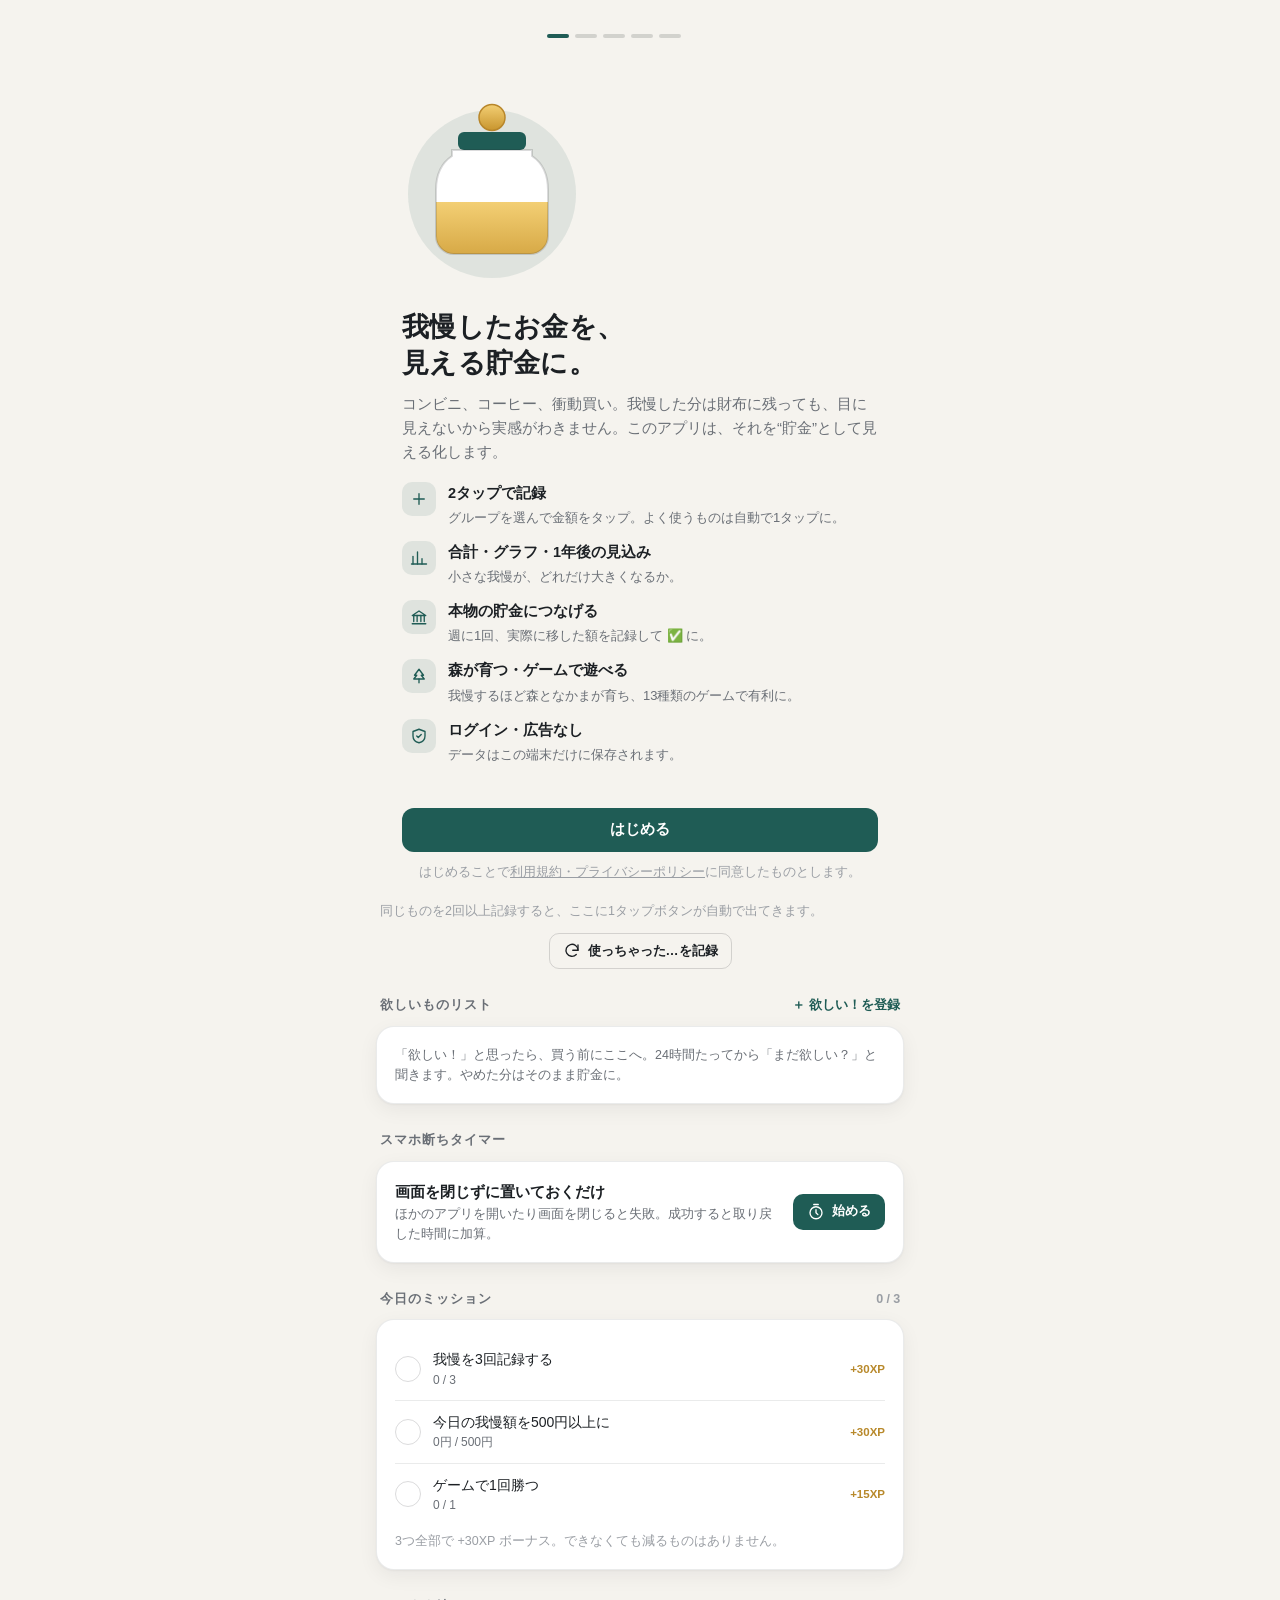
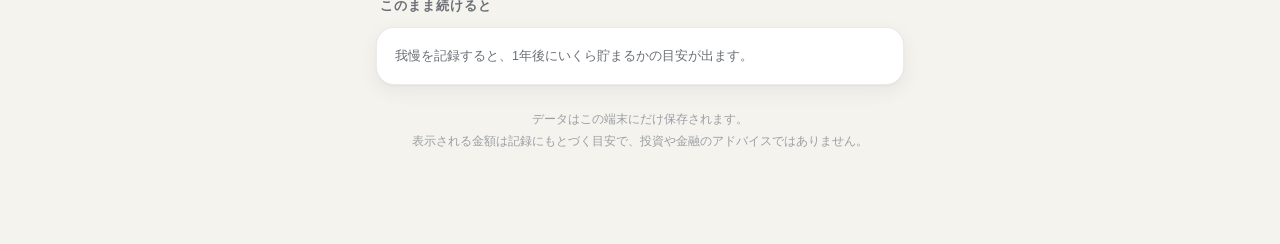
==== commit d43c24d9: "我慢貯金 v3.1.0: なかまガチャ（40種・7レアリティ・キラ石・確率表示・10回目SR以上・かけら★）、ミニ将棋の駒表示と王手表示を修正、ゲーム画面のイベント二重登録を修正" ====
--- a/index.html
+++ b/index.html
@@ -16,7 +16,7 @@
   <link rel="icon" type="image/png" sizes="32x32" href="./icons/favicon-32.png" />
   <link rel="apple-touch-icon" href="./icons/apple-touch-icon.png" />
   <title>我慢貯金</title>
-  <link rel="stylesheet" href="./styles.css?v=3.0.0" />
+  <link rel="stylesheet" href="./styles.css?v=3.1.0" />
 </head>
 <body>
   <div id="app" aria-live="off">
@@ -53,11 +53,11 @@
   <div id="toast-root" class="toast-root" role="status" aria-live="polite"></div>
   <div id="fx-root" aria-hidden="true"></div>
   <noscript><p style="padding:24px">このアプリを使うにはJavaScriptを有効にしてください。</p></noscript>
-  <script src="./forest.js?v=3.0.0" defer></script>
-  <script src="./games.js?v=3.0.0" defer></script>
-  <script src="./chess.js?v=3.0.0" defer></script>
-  <script src="./games-board.js?v=3.0.0" defer></script>
-  <script src="./games-action.js?v=3.0.0" defer></script>
-  <script src="./app.js?v=3.0.0" defer></script>
+  <script src="./forest.js?v=3.1.0" defer></script>
+  <script src="./games.js?v=3.1.0" defer></script>
+  <script src="./chess.js?v=3.1.0" defer></script>
+  <script src="./games-board.js?v=3.1.0" defer></script>
+  <script src="./games-action.js?v=3.1.0" defer></script>
+  <script src="./app.js?v=3.1.0" defer></script>
 </body>
 </html>
--- a/styles.css
+++ b/styles.css
@@ -1,4 +1,4 @@
-/* 我慢貯金 v3.0.0 — calm, adult design */
+/* 我慢貯金 v3.1.0 — calm, adult design */
 :root {
   --bg: #F5F3EE;
   --bg2: #EEEBE4;
@@ -191,8 +191,8 @@
 .plan-then { font-weight: 600; font-size: 14px; }
 .mission { display: flex; align-items: center; gap: 12px; padding: 10px 0; }
 .mission + .mission { border-top: 1px solid var(--line); }
-.check { width: 26px; height: 26px; border-radius: 50%; border: 1.6px solid var(--line2); display: grid; place-items: center; flex: none; color: transparent; }
-.check.on { background: var(--good); border-color: var(--good); color: #fff; }
+.mission .check { width: 26px; height: 26px; border-radius: 50%; border: 1.6px solid var(--line2); display: grid; place-items: center; flex: none; color: transparent; }
+.mission .check.on { background: var(--good); border-color: var(--good); color: #fff; }
 .mission-t { font-size: 14px; }
 .mission.done .mission-t { color: var(--muted); }
 .mission-p { font-size: 12px; color: var(--muted); }
@@ -564,7 +564,7 @@
 .sq.last { box-shadow: inset 0 0 0 100px rgba(255, 230, 80, 0.38); }
 .sq.sel { box-shadow: inset 0 0 0 100px rgba(80, 200, 120, 0.5); }
 .sq.hint { box-shadow: inset 0 0 0 4px #4aa3ff, inset 0 0 0 100px rgba(74, 163, 255, 0.25); }
-.sq.check { background: radial-gradient(circle, #ff5a5a 0%, #d33 50%, transparent 80%); }
+.sq.incheck { box-shadow: inset 0 0 0 100px rgba(230, 60, 50, 0.38); }
 .sq.tgt::after { content: ""; width: 28%; height: 28%; border-radius: 50%; background: rgba(20, 60, 40, 0.45); }
 .sq.cap::after { content: ""; position: absolute; inset: 4%; border-radius: 50%; border: 4px solid rgba(20, 60, 40, 0.5); }
 .pc { font-size: min(9.5vw, 42px); line-height: 1; font-family: "Apple Symbols", "Segoe UI Symbol", "DejaVu Sans", "Noto Sans Symbols2", serif; }
@@ -620,22 +620,31 @@
 .gm-pt.win .stone { box-shadow: 0 0 0 3px #ffd34d; }
 .gm-pt.hint::after, .gm-pt.hint::before { background: #2b7bd6; }
 .gm-pt.hint { background: radial-gradient(circle, rgba(43,123,214,.55) 0 30%, transparent 32%); }
-/* ミニ将棋 */
-.sh .bg-board { display: grid; grid-template-columns: repeat(5, 1fr); aspect-ratio: 1; max-width: 360px; background: #e9c483; border-radius: 8px; padding: 4px; gap: 2px; box-shadow: 0 8px 24px rgba(0,0,0,0.35); }
-.sh-sq { border: 0; background: #f0cf8f; border-radius: 3px; position: relative; padding: 0; aspect-ratio: 1; display: grid; place-items: center; }
-.sh-sq.sel { background: #9fd59a; } .sh-sq.last { background: #f3dd8f; box-shadow: inset 0 0 0 2px #d39b2a; }
-.sh-sq.tgt::after { content: ""; width: 22%; height: 22%; border-radius: 50%; background: rgba(40, 90, 50, .5); }
-.sh-sq.cap { box-shadow: inset 0 0 0 4px rgba(200, 60, 40, .55); }
+/* ミニ将棋：駒はいつも同じ大きさでマスの中央。CPUの駒は逆さにせず、赤い字・下向きの形で区別 */
+.sh .bg-board { display: grid; grid-template-columns: repeat(5, minmax(0, 1fr)); grid-auto-rows: 1fr; aspect-ratio: 1; max-width: 370px; background: #d9b26a; border-radius: 8px; padding: 4px; gap: 3px; box-shadow: 0 8px 24px rgba(0,0,0,0.35); }
+.sh-sq { border: 0; background: #f0cf8f; border-radius: 3px; position: relative; padding: 0; margin: 0; min-width: 0; min-height: 0; aspect-ratio: 1; overflow: hidden; }
+.sh-sq.sel { background: #a8dba2; }
+.sh-sq.last { background: #f6e29a; }
+.sh-sq.tgt::after { content: ""; position: absolute; left: 50%; top: 50%; width: 22%; height: 22%; margin: -11% 0 0 -11%; border-radius: 50%; background: rgba(40, 90, 50, .5); }
+.sh-sq.cap { box-shadow: inset 0 0 0 4px rgba(200, 60, 40, .6); }
 .sh-sq.hint { box-shadow: inset 0 0 0 4px #4aa3ff; }
-.sh-sq.check { background: #f29a8a; }
-.koma { font-family: "Hiragino Mincho ProN", "Yu Mincho", "Noto Serif JP", serif; font-weight: 700; font-size: min(9vw, 34px); color: #2a1a0a; line-height: 1; width: 78%; height: 86%; display: grid; place-items: center; background: linear-gradient(#f7e2b4, #e8c78b); clip-path: polygon(50% 0, 88% 14%, 100% 100%, 0 100%, 12% 14%); padding-top: 12%; }
-.koma.gote { transform: rotate(180deg); }
-.koma.pr { color: #b3261e; }
-.sh-hand { display: flex; gap: 6px; flex-wrap: wrap; min-height: 40px; align-items: center; justify-content: center; max-width: 360px; margin: 0 auto; width: 100%; }
-.sh-h { border: 0; background: #e8c78b; color: #2a1a0a; border-radius: 8px; min-width: 44px; min-height: 40px; font-family: "Hiragino Mincho ProN", "Noto Serif JP", serif; font-weight: 700; font-size: 18px; }
+.sh-sq.incheck { background: #f4b4a8; }
+.koma { position: absolute; left: 10%; right: 10%; top: 6%; bottom: 6%; display: flex; align-items: center; justify-content: center; pointer-events: none;
+  font-family: "Hiragino Mincho ProN", "Yu Mincho", "Noto Serif JP", "Noto Serif CJK JP", serif; font-weight: 800; line-height: 1;
+  font-size: clamp(20px, 7.6vw, 32px); }
+.koma::before { content: ""; position: absolute; inset: 0; background: linear-gradient(#f8e6bd, #e6c385); filter: drop-shadow(0 1px 1px rgba(0,0,0,.3)); }
+.koma.sente::before { clip-path: polygon(50% 0, 86% 16%, 100% 100%, 0 100%, 14% 16%); }
+.koma.gote::before { clip-path: polygon(50% 100%, 86% 84%, 100% 0, 0 0, 14% 84%); background: linear-gradient(#f6d2c2, #e9b29a); }
+.koma b { position: relative; font-weight: 800; }
+.koma.sente b { color: #24170a; padding-top: 14%; }
+.koma.gote b { color: #b3261e; padding-bottom: 14%; }
+.koma.sente.pr b { color: #c0392b; }
+.koma.gote.pr b { color: #7a0f0a; text-decoration: underline; text-decoration-thickness: 2px; text-underline-offset: 2px; }
+.sh-hand { display: flex; gap: 6px; flex-wrap: wrap; min-height: 42px; align-items: center; justify-content: center; max-width: 370px; margin: 0 auto; width: 100%; }
+.sh-h { border: 0; background: #e8c78b; color: #24170a; border-radius: 8px; min-width: 46px; min-height: 42px; font-family: "Hiragino Mincho ProN", "Noto Serif JP", serif; font-weight: 800; font-size: 20px; }
 .sh-h small { font-size: 11px; margin-left: 2px; }
-.sh-h.sel { background: #9fd59a; } .sh-h.hint { box-shadow: 0 0 0 3px #4aa3ff; }
-.sh-hand.cpu .sh-h { transform: rotate(180deg); opacity: .9; }
+.sh-h.sel { background: #a8dba2; } .sh-h.hint { box-shadow: 0 0 0 3px #4aa3ff; }
+.sh-hand.cpu .sh-h { background: #e9b29a; color: #b3261e; opacity: 1; }
 /* 神経衰弱 */
 .mm .bg-board { display: grid; grid-template-columns: repeat(4, 1fr); gap: 8px; max-width: 360px; }
 .mm-card { border: 0; background: transparent; padding: 0; aspect-ratio: 3 / 4; perspective: 600px; }
@@ -703,3 +712,104 @@
 .cn.c500 { background: radial-gradient(circle at 35% 30%, #fff1b0, #c79b2a); color: #5a3d00; width: 92%; height: 92%; box-shadow: 0 0 0 2px #ffe27a, inset 0 -2px 0 rgba(0,0,0,.2); }
 @media (prefers-reduced-motion: reduce) { .char-big svg { animation: none; } }
 @media (max-width: 360px) { .groups { gap: 6px; } .grp .g-n { font-size: 11px; } .tab span { font-size: 9px; } }
+
+/* ===================== v3.1: なかまガチャ・図鑑 ===================== */
+.rar { display: inline-grid; place-items: center; min-width: 24px; height: 18px; padding: 0 5px; border-radius: 6px; font-size: 10.5px; font-weight: 800; color: #fff; letter-spacing: .02em; line-height: 1; vertical-align: 2px; }
+.rar.r0 { background: #8b959b; } .rar.r1 { background: #3f8fd2; } .rar.r2 { background: #8a5cd6; } .rar.r3 { background: #e29a1f; }
+.rar.r4 { background: #e0483a; } .rar.r5 { background: linear-gradient(135deg, #b8860b, #f2d06b, #b8860b); color: #3a2a00; }
+.rar.r6 { background: linear-gradient(135deg, #ff6fb5, #ffd166, #6fd6ff, #b18cff); color: #2a1440; }
+.stars { color: #e2a21a; letter-spacing: -1px; font-size: 11px; } .stars .off { color: color-mix(in srgb, var(--muted) 35%, transparent); }
+.char { position: relative; }
+.char .rar { position: absolute; top: 5px; left: 5px; }
+.char.r4, .char.r5, .char.r6, .zk-card.r4, .zk-card.r5, .zk-card.r6 { background: linear-gradient(160deg, var(--surface), color-mix(in srgb, #ffd34d 14%, var(--surface))); }
+.kira-card { display: flex; align-items: center; gap: 12px; width: 100%; text-align: left; margin-top: 16px; border: 1px solid color-mix(in srgb, #8a5cd6 30%, transparent); }
+.kira-card b { display: block; font-size: 16px; }
+.kira-card .small { display: block; }
+.kira-ico { font-size: 30px; }
+.kira-bal { font-size: 22px; } .kira-bal b { font-size: 24px; }
+.res-card .res-reward.kira { color: #8a5cd6; margin-top: -4px; }
+
+.ga-wrap, .zk-wrap { position: relative; flex: 1; padding: 6px 14px 18px; display: flex; flex-direction: column; gap: 12px; }
+.ga-top { display: flex; justify-content: space-between; align-items: flex-end; }
+.ga-bal { font-size: 22px; } .ga-bal b { font-size: 30px; } .ga-bal small { font-size: 12px; margin-left: 4px; opacity: .75; }
+#ga-today { text-align: right; opacity: .85; }
+.ga-machine { margin: 0 auto; width: 210px; display: flex; flex-direction: column; align-items: center; }
+.ga-dome { position: relative; width: 190px; height: 160px; border-radius: 95px 95px 18px 18px; background: radial-gradient(circle at 35% 30%, rgba(255,255,255,.55), rgba(255,255,255,.08) 60%); border: 4px solid rgba(255,255,255,.45); overflow: hidden; }
+.ga-dome i { position: absolute; width: 34px; height: 34px; border-radius: 50%; box-shadow: inset 0 -16px 0 rgba(255,255,255,.55), 0 2px 3px rgba(0,0,0,.25); }
+.ga-base { width: 210px; height: 86px; background: linear-gradient(#e0483a, #a8271c); border-radius: 12px 12px 20px 20px; position: relative; box-shadow: 0 8px 18px rgba(0,0,0,.35); }
+.ga-knob { position: absolute; left: 30px; top: 20px; width: 46px; height: 46px; border-radius: 50%; background: #ffd34d; border: 4px solid #b8861b; }
+.ga-knob::after { content: ""; position: absolute; left: 50%; top: 4px; bottom: 4px; width: 8px; margin-left: -4px; background: #b8861b; border-radius: 4px; }
+.ga-slot { position: absolute; right: 28px; top: 26px; width: 64px; height: 36px; background: #2b1210; border-radius: 10px 10px 18px 18px; }
+.ga-btns { display: grid; grid-template-columns: 1fr 1.25fr; gap: 10px; }
+.ga-btn { border: 0; border-radius: 18px; min-height: 72px; padding: 8px; display: flex; flex-direction: column; align-items: center; justify-content: center; gap: 3px; color: #fff; font-family: inherit; }
+.ga-btn b { font-size: 18px; } .ga-btn small { font-size: 11px; opacity: .92; line-height: 1.3; }
+.ga-btn.one { background: #3f8fd2; box-shadow: 0 5px 0 #255f91; }
+.ga-btn.ten { background: linear-gradient(135deg, #8a5cd6, #d94fb0); box-shadow: 0 5px 0 #5b2f94; }
+.ga-btn:active { transform: translateY(3px); box-shadow: none; }
+.ga-btn:disabled { opacity: .4; }
+.ga-links { display: flex; gap: 6px; flex-wrap: wrap; justify-content: center; }
+.ga-links button, .zk-link { border: 1px solid rgba(255,255,255,.25); background: rgba(255,255,255,.08); color: #fff; border-radius: 999px; padding: 8px 12px; font-size: 12.5px; font-weight: 700; min-height: 36px; }
+.ga-note { font-size: 11.5px; opacity: .78; line-height: 1.6; margin: 0; }
+.ga-panel { position: absolute; inset: 0; z-index: 4; background: rgba(6, 12, 18, .9); overflow: auto; padding: 12px; }
+.ga-panel[hidden] { display: none; }
+.ga-sheet { background: var(--surface); color: var(--text); border-radius: 18px; padding: 16px; }
+.ga-sheet h3 { margin: 0 0 6px; font-size: 18px; }
+.ga-table { width: 100%; border-collapse: collapse; font-size: 13px; }
+.ga-table th { font-size: 11px; color: var(--muted); text-align: left; font-weight: 600; padding: 4px 2px; }
+.ga-table td { padding: 6px 2px; border-top: 1px solid var(--line); }
+.ga-table td.num { text-align: right; }
+.ga-all summary { font-size: 13px; font-weight: 700; margin: 12px 0 4px; cursor: pointer; }
+/* ひく演出 */
+.ga-anim { position: absolute; inset: 0; display: grid; place-items: center; overflow: hidden; }
+.ga-cap { position: relative; width: 120px; height: 120px; animation: gaShake .32s ease-in-out 3, gaOpen .4s ease 1.1s forwards; }
+.ga-cap i { position: absolute; left: 0; right: 0; height: 60px; border: 3px solid rgba(255,255,255,.6); }
+.ga-cap .top { top: 0; border-radius: 60px 60px 0 0; border-bottom: 0; background: radial-gradient(circle at 35% 30%, rgba(255,255,255,.7) 0 12%, transparent 13%), var(--capc, #3f8fd2); animation: gaTop .5s ease 1.05s forwards; }
+.ga-cap .bot { bottom: 0; border-radius: 0 0 60px 60px; border-top: 0; background: color-mix(in srgb, var(--capc, #3f8fd2) 40%, #fff); animation: gaBot .5s ease 1.05s forwards; }
+.ga-flash { position: absolute; width: 40px; height: 40px; border-radius: 50%; background: var(--capc, #3f8fd2); opacity: 0; animation: gaFlash .9s ease 1.15s forwards; }
+.ga-anim.r0 { --capc: #9aa3a8; } .ga-anim.r1 { --capc: #3f8fd2; } .ga-anim.r2 { --capc: #8a5cd6; } .ga-anim.r3 { --capc: #f0b52a; }
+.ga-anim.r4 { --capc: #ff5a46; } .ga-anim.r5 { --capc: #ffd34d; } .ga-anim.r6 { --capc: #ff7ad1; }
+.ga-anim.r4 .ga-cap, .ga-anim.r5 .ga-cap, .ga-anim.r6 .ga-cap { animation: gaShake .28s ease-in-out 6, gaOpen .4s ease 1.7s forwards; }
+.ga-anim.r4 .ga-cap i, .ga-anim.r5 .ga-cap i, .ga-anim.r6 .ga-cap i { animation-delay: 1.7s; }
+.ga-anim.r4 .ga-flash, .ga-anim.r5 .ga-flash, .ga-anim.r6 .ga-flash { animation-delay: 1.75s; background: conic-gradient(#ff6fb5, #ffd166, #6fd6ff, #b18cff, #ff6fb5); }
+.ga-tap { position: absolute; bottom: 24px; left: 0; right: 0; text-align: center; font-size: 12px; opacity: .6; }
+@keyframes gaShake { 0%, 100% { transform: rotate(0); } 25% { transform: rotate(-12deg); } 75% { transform: rotate(12deg); } }
+@keyframes gaOpen { to { transform: scale(1.15); } }
+@keyframes gaTop { to { transform: translateY(-70px) rotate(-25deg); opacity: 0; } }
+@keyframes gaBot { to { transform: translateY(70px) rotate(15deg); opacity: 0; } }
+@keyframes gaFlash { 0% { opacity: .95; transform: scale(1); } 100% { opacity: 0; transform: scale(22); } }
+.ga-res h3 { text-align: center; margin: 4px 0 12px; font-size: 18px; }
+.ga-cards { display: grid; grid-template-columns: repeat(5, 1fr); gap: 6px; margin-bottom: 12px; }
+.ga-cards.one { grid-template-columns: 1fr; max-width: 220px; margin: 0 auto 12px; }
+.ga-card { position: relative; background: #fffdf8; color: #1c2024; border-radius: 12px; padding: 18px 2px 6px; display: flex; flex-direction: column; align-items: center; gap: 2px; text-align: center; border: 2px solid #d8d4ca; opacity: 0; animation: gaCard .45s cubic-bezier(.2, 1.4, .4, 1) forwards; min-width: 0; }
+.ga-card .rar { position: absolute; top: 3px; left: 3px; }
+.ga-card .c-n { font-size: 10px; font-weight: 700; line-height: 1.2; word-break: keep-all; overflow-wrap: anywhere; }
+.ga-cards.one .ga-card .c-n { font-size: 16px; }
+.ga-card.r2 { border-color: #8a5cd6; } .ga-card.r3 { border-color: #e29a1f; box-shadow: 0 0 10px rgba(226,154,31,.6); }
+.ga-card.r4 { border-color: #e0483a; box-shadow: 0 0 14px rgba(224,72,58,.7); }
+.ga-card.r5 { border-color: #d4af37; box-shadow: 0 0 16px rgba(255,211,77,.9); background: #fff8dc; }
+.ga-card.r6 { border-color: #ff7ad1; box-shadow: 0 0 18px rgba(255,122,209,.9), 0 0 30px rgba(111,214,255,.6); background: linear-gradient(160deg, #fff, #ffe9f7, #e8f7ff); }
+.ga-new { position: absolute; top: 3px; right: 3px; background: #e0483a; color: #fff; font-size: 9px; font-weight: 800; border-radius: 5px; padding: 1px 4px; }
+.ga-shard { font-size: 9.5px; color: #8a5cd6; font-weight: 700; } .ga-shard.new { color: #2f9a82; }
+@keyframes gaCard { from { opacity: 0; transform: rotateY(90deg) scale(.7); } to { opacity: 1; transform: none; } }
+/* 図鑑 */
+.zk-filter { display: flex; gap: 6px; overflow-x: auto; padding-bottom: 2px; -webkit-overflow-scrolling: touch; }
+.zk-filter button { flex: none; border: 1px solid rgba(255,255,255,.25); background: transparent; color: #fff; border-radius: 999px; padding: 6px 11px; font-size: 12px; min-height: 34px; }
+.zk-filter button[aria-pressed="true"] { background: #fff; color: #10201c; }
+.zk-grid { display: grid; grid-template-columns: repeat(4, 1fr); gap: 6px; }
+.zk-card { position: relative; border: 0; background: #fffdf8; color: #1c2024; border-radius: 12px; padding: 18px 2px 6px; display: flex; flex-direction: column; align-items: center; gap: 1px; min-width: 0; }
+.zk-card .rar { position: absolute; top: 3px; left: 3px; }
+.zk-card .c-n { font-size: 10.5px; font-weight: 700; line-height: 1.2; }
+.zk-card .c-s { font-size: 9.5px; color: #6a6f76; }
+.zk-card.locked { background: rgba(255,255,255,.12); color: #fff; } .zk-card.locked .c-s { color: rgba(255,255,255,.6); }
+.zk-card.sel { box-shadow: 0 0 0 3px #74c3b3; }
+.zk-detail { text-align: center; }
+.zk-detail .zk-art { display: grid; place-items: center; }
+.zk-detail .adv-box { text-align: left; }
+.zk-shard { font-size: 13px; margin: 6px 0; }
+.zk-detail .actions { margin-top: 10px; }
+.zk-detail .btn { background: var(--surface2); color: var(--text); border-color: var(--line2); }
+.zk-detail .btn.primary { background: var(--accent); color: var(--accent-ink); }
+.ga-sheet .btn.ghost, .ga-res .btn.ghost { background: transparent; }
+.ga-res .btn { min-height: 46px; }
+.nakama-card .chars { grid-template-columns: repeat(3, 1fr); }
+@media (prefers-reduced-motion: reduce) { .ga-cap, .ga-cap i, .ga-flash, .ga-card { animation: none !important; opacity: 1; } }
